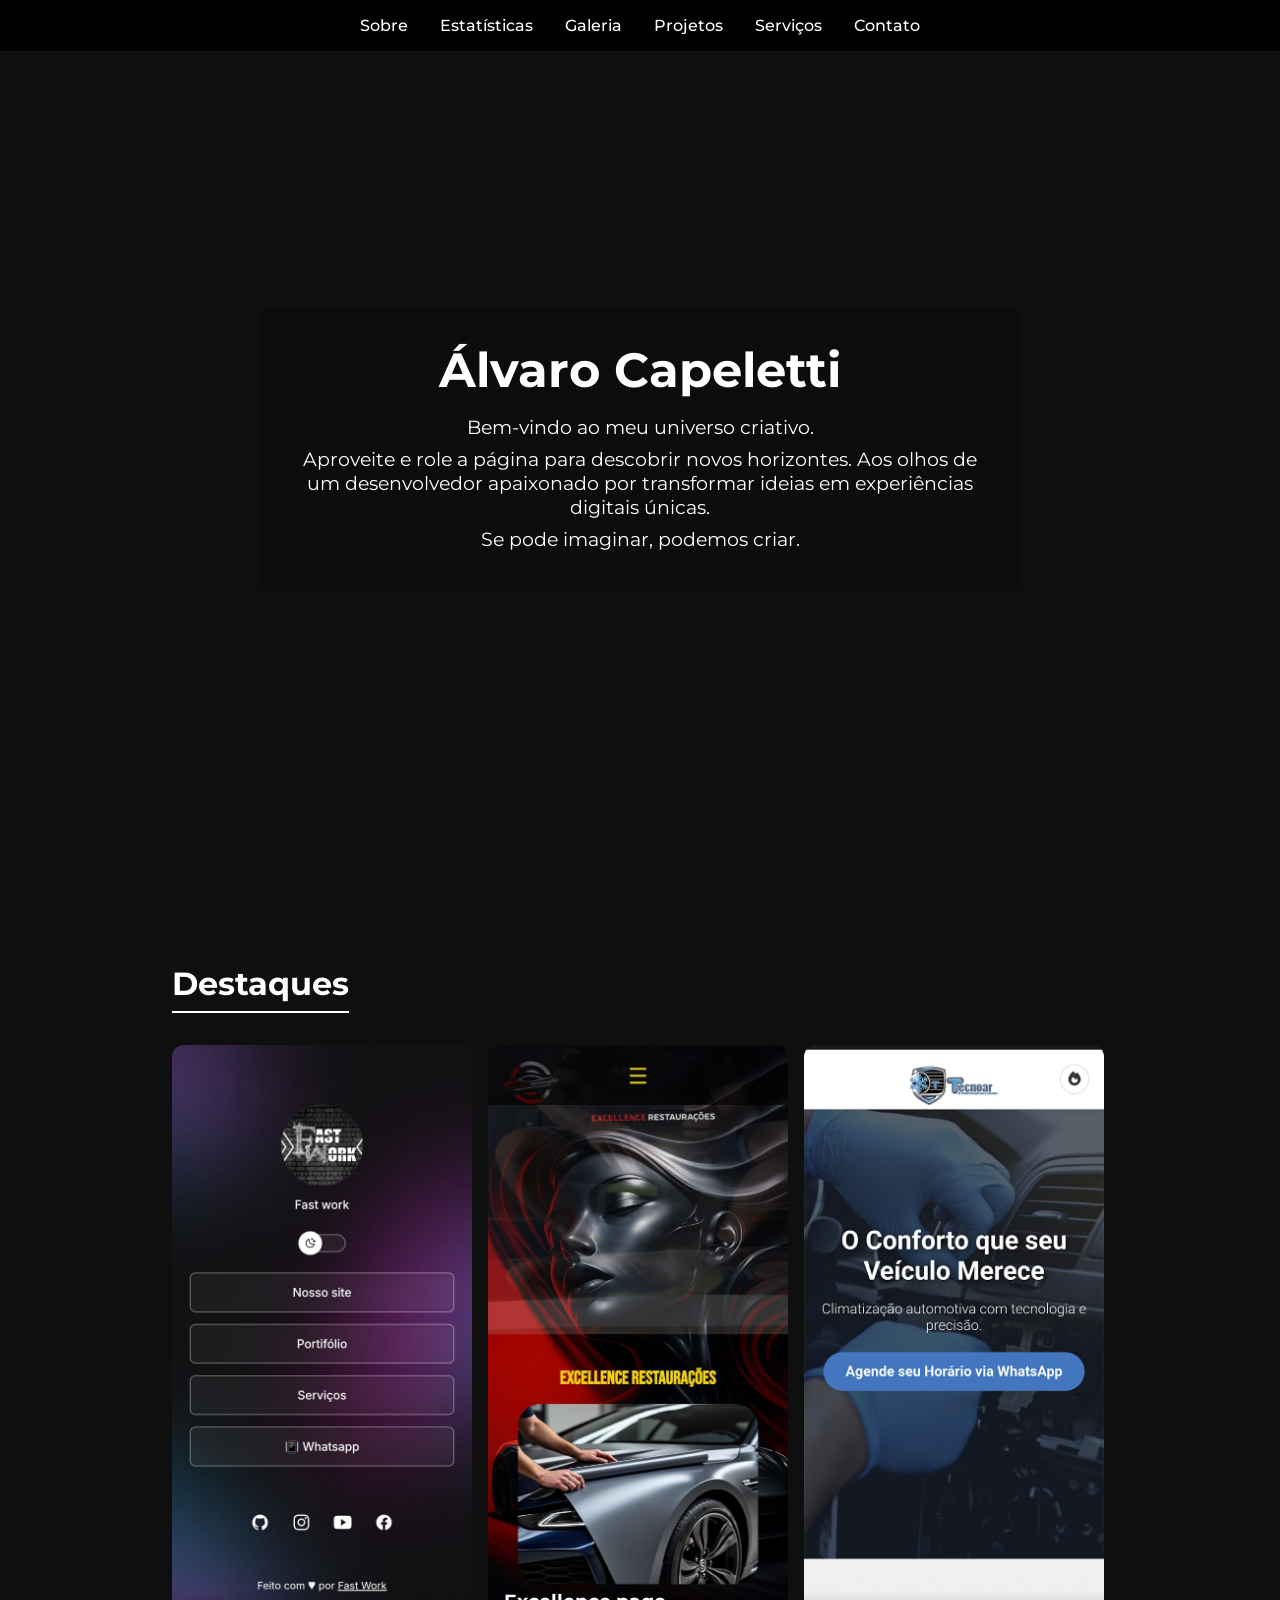
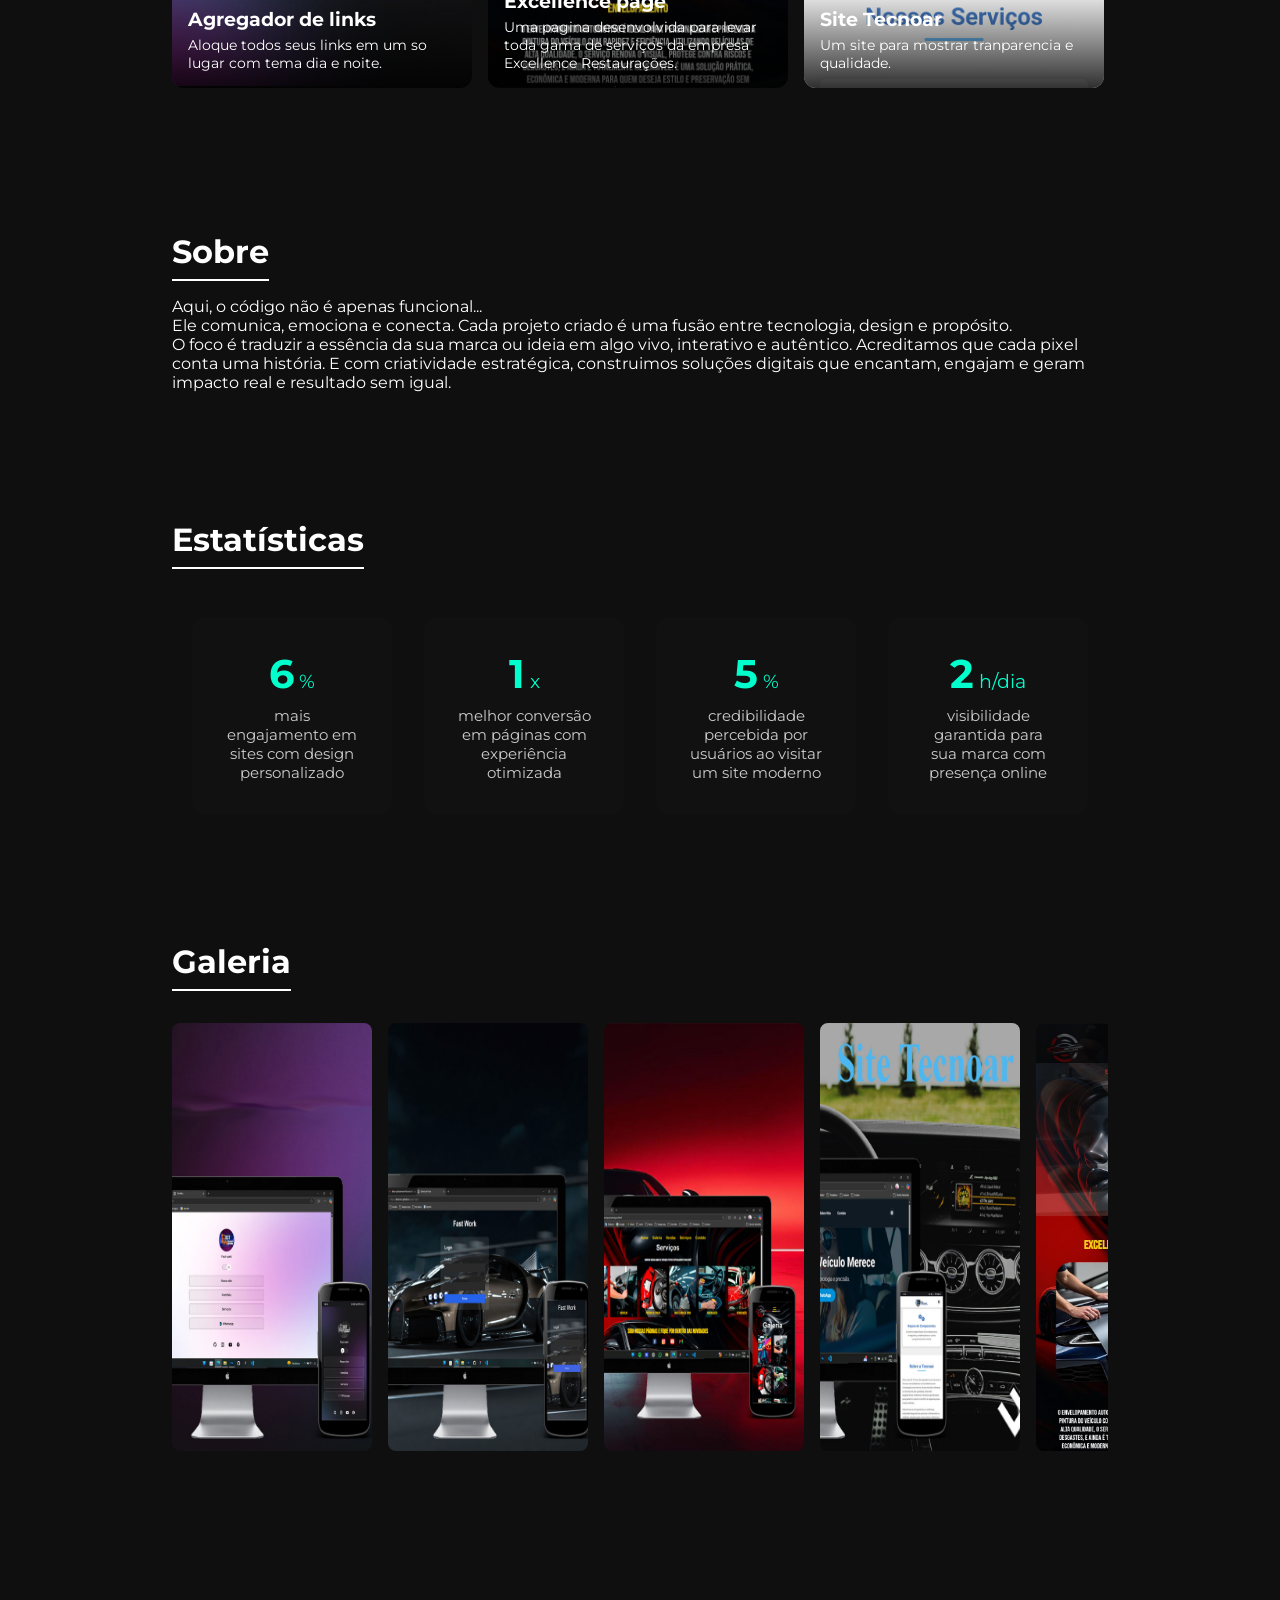
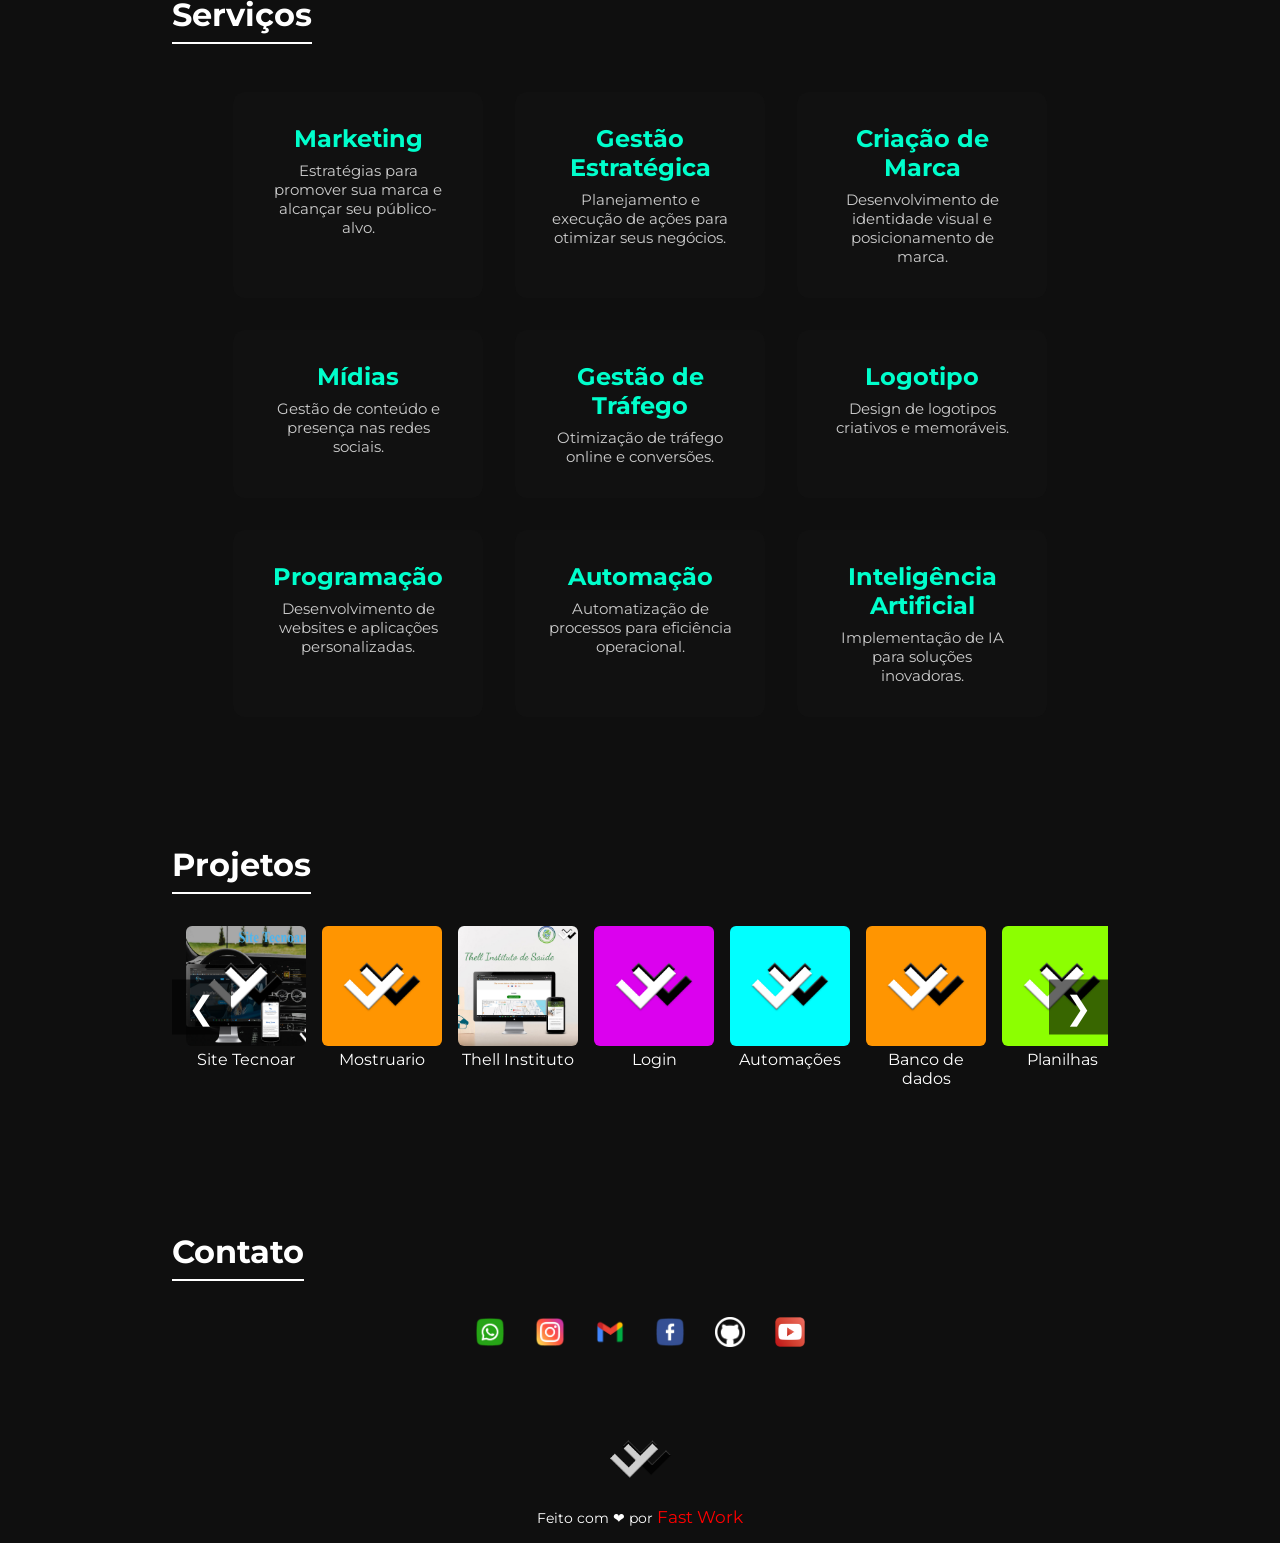
==== index.html @ 7e77ef94 "atualizaçao" ====
<!DOCTYPE html>
<html lang="pt-BR">
<head>
  <meta charset="UTF-8">
  <meta name="viewport" content="width=device-width, initial-scale=1.0">
  <title>Álvaro Capeletti</title>
  <!-- Fonte personalizada -->
  <link href="https://fonts.googleapis.com/css2?family=Montserrat:wght@300;500;700&display=swap" rel="stylesheet">
  <!-- CSS externo -->
  <link rel="stylesheet" href="style.css">
</head>
<body>

  <!-- Navegação principal -->
  <input type="checkbox" id="menu-toggle">
  <label for="menu-toggle" class="menu-toggle">☰</label>
  <nav>
    <a href="#sobre">Sobre</a>
    <a href="#estatisticas">Estatísticas</a>
    <a href="#galeria">Galeria</a>
    <a href="#projetos">Projetos</a>
    <a href="#servicos">Serviços</a>
    <a href="#contato">Contato</a>
  </nav>


  <!-- Conteúdo principal -->
  <main>

    <!-- Cabeçalho com vídeo de fundo e nome -->
    <header>
      <video autoplay muted loop playsinline class="header-video">
        <source src="assets/videoCity.mp4" type="video/mp4">
        Seu navegador não suporta vídeo HTML5.
      </video>
      <div class="header-content">
        <h1>Álvaro Capeletti</h1>
        <p>Bem-vindo ao meu universo criativo.</p>
        <p>Aproveite e role a página para descobrir novos horizontes. Aos olhos de um desenvolvedor apaixonado por transformar ideias em experiências digitais únicas.</p>
        <p>Se pode imaginar, podemos criar.</p>
      </div>
    </header>

    <!-- Seção Destaques -->
    <section id="destaques">
      <h2>Destaques</h2>
      <div class="destaques-container" id="destaques-container">
        <!-- Conteúdo inserido dinamicamente -->
      </div>
    </section>

    <!-- Sobre -->
    <section id="sobre">
      <h2>Sobre</h2>
      <p>Aqui, o código não é apenas funcional...</p> 
      <p>Ele comunica, emociona e conecta. Cada projeto criado é uma fusão entre tecnologia, design e propósito.</p> 
      <p>O foco é traduzir a essência da sua marca ou ideia em algo vivo, interativo e autêntico. Acreditamos que cada pixel conta uma história. E com criatividade estratégica, construimos soluções digitais que encantam, engajam e geram impacto real e resultado sem igual.</p>
    </section>

    <!-- Estatísticas com contadores -->
    <section id="estatisticas">
      <h2>Estatísticas</h2>
      <div class="estatisticas-grid">
        <div class="stat">
          <span class="counter" data-target="72">0</span><span class="suffix">%</span>
          <p>mais engajamento em sites com design personalizado</p>
        </div>
        <div class="stat">
          <span class="counter" data-target="3">0</span><span class="suffix">x</span>
          <p>melhor conversão em páginas com experiência otimizada</p>
        </div>
        <div class="stat">
          <span class="counter" data-target="64">0</span><span class="suffix">%</span>
          <p>credibilidade percebida por usuários ao visitar um site moderno</p>
        </div>
        <div class="stat">
          <span class="counter" data-target="24">0</span><span class="suffix">h/dia</span>
          <p>visibilidade garantida para sua marca com presença online</p>
        </div>
      </div>
    </section>

    <!-- Galeria -->
    <section id="galeria">
      <h2>Galeria</h2>
      <div class="gallery">
        <img src="assets/Agregador_linksgaleria.jpg" alt="Imagem 1">
        <img src="assets/preview-logon.jpg" alt="Imagem 2">
        <img src="assets/excellence_galeria.jpg" alt="Imagem 3">
        <img src="assets/Tecnoar_galeria.jpg" alt="Imagem 4">
        <img src="assets/Excellence.jpg" alt="Imagem 5">
        <img src="assets/access_galeria.jpg" alt="Imagem 6">
        <img src="assets/Agregador_linksgaleria_instituto.jpg" alt="Imagem 7">
        <img src="assets/Mostruariof.jpg" alt="Imagem 8">
      </div>
    </section>

     <!-- Galeria de Serviços -->
    <section id="servicos">
      <h2>Serviços</h2>
      <div class="services-gallery">
        <div class="service-card">
          <h3>Marketing</h3>
          <p>Estratégias para promover sua marca e alcançar seu público-alvo.</p>
        </div>
        <div class="service-card">
          <h3>Gestão Estratégica</h3>
          <p>Planejamento e execução de ações para otimizar seus negócios.</p>
        </div>
        <div class="service-card">
          <h3>Criação de Marca</h3>
          <p>Desenvolvimento de identidade visual e posicionamento de marca.</p>
        </div>
        <div class="service-card">
          <h3>Mídias</h3>
          <p>Gestão de conteúdo e presença nas redes sociais.</p>
        </div>
        <div class="service-card">
          <h3>Gestão de Tráfego</h3>
          <p>Otimização de tráfego online e conversões.</p>
        </div>
        <div class="service-card">
          <h3>Logotipo</h3>
          <p>Design de logotipos criativos e memoráveis.</p>
        </div>
        <div class="service-card">
          <h3>Programação</h3>
          <p>Desenvolvimento de websites e aplicações personalizadas.</p>
        </div>
        <div class="service-card">
          <h3>Automação</h3>
          <p>Automatização de processos para eficiência operacional.</p>
        </div>
        <div class="service-card">
          <h3>Inteligência Artificial</h3>
          <p>Implementação de IA para soluções inovadoras.</p>
        </div>
      </div>
    </section>

    <!-- Projetos -->
    <section id="projetos">
      <h2>Projetos</h2>
       <div class="projetos-carousel">
    <button class="scroll-btn left" id="scrollLeft">&#10094;</button>
      <div class="sponsors">
        <a href="https://alvarotcc.github.io/Excellence-page" target="_blank" class="project">
          <img src="assets/fast1.jpg" alt="Projeto 1" width="200">
          <div class="project-caption">Landing page</div>
        </a>
        <a href="https://alvarotcc.github.io/Fast-Work" target="_blank" class="project">
          <img src="assets/fast2.jpg" alt="Projeto 2" width="200">
          <div class="project-caption">Agregador de links</div>
        </a>
        <a href="https://alvarotcc.github.io/Portfolio" target="_blank" class="project">
          <img src="assets/fast3.jpg" alt="Projeto 3" width="200">
          <div class="project-caption">Portfolio</div>
        </a>
                <a href="https://alvarotcc.github.io/tecnoar_site" target="_blank" class="project">
          <img src="assets/fast4.jpg" alt="Projeto 4" width="200">
          <div class="project-caption">Site Tecnoar</div>
        </a>
                <a href="https://alvarotcc.github.io/photo_showcase" target="_blank" class="project">
          <img src="assets/fast8.jpg" alt="Projeto 4" width="200">
          <div class="project-caption">Mostruario</div>
        </a>
                <a href="https://alvarotcc.github.io/instituto_thell" target="_blank" class="project">
          <img src="assets/fast5.jpg" alt="Projeto 5" width="200">
          <div class="project-caption">Thell Instituto</div>
        </a>
                <a href="https://alvarotcc.github.io/page-login" target="_blank" class="project">
          <img src="assets/fast6.jpg" alt="Projeto 6" width="200">
          <div class="project-caption">Login</div>
        </a>
                <a href="https://alvarotcc.github.io/Fast-Work" target="_blank" class="project">
          <img src="assets/fast7.jpg" alt="Projeto 7" width="200">
          <div class="project-caption">Automações</div>
        </a>
                <a href="https://alvarotcc.github.io/Fast-Work" target="_blank" class="project">
          <img src="assets/fast8.jpg" alt="Projeto 8" width="200">
          <div class="project-caption">Banco de dados</div>
        </a>
                <a href="https://alvarotcc.github.io/Fast-Work" target="_blank" class="project">
          <img src="assets/fast9.jpg" alt="Projeto 9" width="200">
          <div class="project-caption">Planilhas</div>
        </a>
                <a href="https://alvarotcc.github.io/Fast-Work" target="_blank" class="project">
          <img src="assets/fast10.jpg" alt="Projeto 10" width="200">
          <div class="project-caption">Gestão</div>
        </a>
                <a href="https://alvarotcc.github.io/Fast-Work" target="_blank" class="project">
          <img src="assets/fast11.jpg" alt="Projeto 11" width="200">
          <div class="project-caption">Photoshop</div>
          </a>
                <a href="https://alvarotcc.github.io/Fast-Work" target="_blank" class="project">
          <img src="assets/fast12.jpg" alt="Projeto 12" width="200">
          <div class="project-caption">Assistencia</div>
        </a>
                        <a href="https://alvarotcc.github.io/Fast-Work" target="_blank" class="project">
          <img src="assets/fast12.jpg" alt="Projeto 12" width="200">
          <div class="project-caption">Access</div>
        </a>
      </div>
     <button class="scroll-btn right" id="scrollRight">&#10095;</button>
  </div>
</section>

    <!-- Contato -->
    <section id="contato">
      <h2>Contato</h2>
      <div class="social-icons">
        <a href="https://wa.me/5547991884991"><img src="assets/whatsapp.png" alt="WhatsApp"></a>
        <a href="https://www.instagram.com/fastworksolutions" target="_blank"><img src="assets/instagram.png" alt="Instagram"></a>
        <a href="mailto:alvarotcc01@gmail.com?subject=Orçamento&body=Olá 
        Álvaro, gostaria de informações sobre os produtos e serviços"><img src="assets/gmail.png" alt="Gmail"></a>
        <a href="https://www.facebook.com/Fastworkinstalacoes" target="_blank"><img src="assets/facebook.png" alt="Facebook"></a>
        <a href="https://github.com/alvarotcc" target="_blank"><img src="assets/git_whit.png" alt="GitHub"></a>
        <a href="https://www.youtube.com" target="_blank"><img src="assets/youtube.png" alt="YouTube"></a>
      </div>
    </section>

  </main>

  <!-- Rodapé fixado no fim -->
  <footer>
    <div class="footer-content">
      <a href="https://alvarotcc.github.io/Fast-Work" target="_blank">
        <img src="assets/logo.png" alt="Logo Álvaro" class="footer-logo">
      </a>
      <p>Feito com ❤ por <a href="https://alvarotcc.github.io/Fast-Work" target="_blank">Fast Work</a></p>
    </div>
  </footer>

  <!-- Scripts -->
  <script src="script.js"></script>
</body>
---- style.css ----
/* Reset e fonte base */
* {
  margin: 0;
  padding: 0;
  box-sizing: border-box;
  font-family: 'Montserrat', sans-serif;
}

body {
  background-color: #0f0f0f;
  color: #fff;
  overflow-x: hidden;
}

/* Navegação fixa */
nav {
  position: fixed;
  top: 0;
  width: 100%;
  background: rgba(0, 0, 0, 0.9);
  padding: 1rem;
  display: flex;
  justify-content: center;
  z-index: 1000;
}

nav :hover {
  transform: scale(1.2);
  transition: transform 0.3s ease;
}

nav a {
  color: #fff;
  margin: 0 1rem;
  text-decoration: none;
  font-weight: 500;
}
#menu-toggle {
  display: none;
}

/* Botão hamburguer padrão */
.menu-toggle {
  display: none;
}
/* Cabeçalho com vídeo de fundo */
header {
  position: relative;
  height: 100vh;
  overflow: hidden;
  display: flex;
  justify-content: center;
  align-items: center;
  text-align: center;
  color: #fff;
  background: transparent;
}

.header-video {
  position: absolute;
  top: 0;
  left: 0;
  width: 100%;
  height: 100%;
  object-fit: cover;
  z-index: -1;
  filter: brightness(0.5);
}

.header-content {
  z-index: 1;
  padding: 2rem;
  background: rgba(0, 0, 0, 0.182);
  border-radius: 12px;
}

.header-content h1 {
  font-size: 3rem;
  margin-bottom: 1rem;
}

.header-content p {
  font-size: 1.2rem;
  max-width: 700px;
  margin: 0 auto 0.5rem;
}

/* Seções */
section {
  padding: 4rem 2rem;
  max-width: 1000px;
  margin: 0 auto;
}

section h2 {
  font-size: 2rem;
  margin-bottom: 1rem;
  border-bottom: 2px solid #fff;
  display: inline-block;
  padding-bottom: 0.5rem;
}
.estatisticas-grid {
  display: flex;
  flex-wrap: wrap;
  justify-content: center;
  align-items: center;
  gap: 2rem;
  margin-top: 2rem;
  text-align: center;
}

/* Cada bloco do contador */
.stat {
  background: #111;
  border-radius: 12px;
  padding: 2rem;
  text-align: center;
  width: 200px;
  transition: transform 0.3s ease;
  flex: 0 0 auto;
}

.stat:hover {
  transform: translateY(-5px);
  box-shadow: 0 0 10px rgba(255, 255, 255, 0.1);
}

.counter {
  font-size: 2.5rem;
  color: #00ffcc;
  font-weight: bold;
}

.suffix {
  font-size: 1.2rem;
  color: #00ffcc;
  margin-left: 5px;
}

.stat p {
  font-size: 0.95rem;
  color: #ccc;
  margin-top: 0.5rem;
}


/* Galeria - 5x1 horizontal com rolagem */
.gallery {
  display: flex;
  flex-direction: row;
  overflow-x: auto;
  gap: 1rem;
  padding: 1rem 0;
  scroll-snap-type: x mandatory;
}

.gallery img {
  flex: 0 0 auto;
  width: 200px;
  height: auto;
  border-radius: 8px;
  scroll-snap-align: start;
  transition: transform 0.3s ease, box-shadow 0.3s ease;
  cursor: pointer;
}

/* Efeitos ao passar o mouse */
.gallery img:hover {
  transform: scale(1.05);
  box-shadow: 0 10px 30px rgba(255, 255, 255, 0.2);
}

/* Destaques - 5x1 horizontal com rolagem */
.destaques-container {
  display: flex;
  flex-direction: row;
  overflow-x: auto;
  gap: 1rem;
  padding: 1rem 0;
  scroll-snap-type: x mandatory;
}

.destaque-card {
  flex: 0 0 auto;
  width: 300px;
  position: relative;
  overflow: hidden;
  border-radius: 12px;
  transition: transform 0.3s ease, box-shadow 0.3s ease;
  text-decoration: none;
  color: inherit;
  scroll-snap-align: start;
}

.destaque-card img {
  width: 100%;
  height: auto;
  display: block;
  transition: transform 0.3s ease;
}

.destaque-card:hover img {
  transform: scale(1.05);
}

.destaque-texto {
  position: absolute;
  bottom: 0;
  left: 0;
  width: 100%;
  padding: 1rem;
  background: linear-gradient(to top, rgba(0, 0, 0, 0.8), transparent);
  color: #fff;
}

.destaque-texto h3 {
  margin: 0;
  font-size: 1.2rem;
}

.destaque-texto p {
  font-size: 0.9rem;
  margin-top: 0.3rem;
}
/* Oculta a barra de rolagem visual sem impedir a rolagem funcional */
.gallery,
.destaques-container {
  scrollbar-width: none;        /* Firefox */
  -ms-overflow-style: none;     /* Internet Explorer 10+ */
}

.gallery::-webkit-scrollbar,
.destaques-container::-webkit-scrollbar {
  display: none;                /* Chrome, Safari, Edge */
}

/* Galeria de Serviços */
.services-gallery {
  display: flex;
  flex-wrap: wrap;
  justify-content: center;
  gap: 2rem;
  margin-top: 2rem;
}

.service-card {
  background: #111;
  border-radius: 12px;
  padding: 2rem;
  text-align: center;
  width: 250px;
  transition: transform 0.3s ease, box-shadow 0.3s ease;
  cursor: pointer;
}

.service-card:hover {
  transform: translateY(-5px);
  box-shadow: 0 0 10px rgba(255, 255, 255, 0.1);
}

.service-card h3 {
  font-size: 1.5rem;
  margin-bottom: 0.5rem;
  color: #00ffcc;
}

.service-card p {
  font-size: 0.95rem;
  color: #ccc;
}

/* Projetos - responsivo com grid e scroll no mobile */
.sponsors {
  display: flex;
  flex-wrap: wrap;
  justify-content: center;
  gap: 1.5rem;
  padding: 1rem 0;
  max-width: 1100px;
  margin: 0 auto;
  overflow-x: hidden;
}

/* CONTAINER que rola no mobile */
.sponsors {
  display: flex;
  flex-wrap: nowrap;
  overflow-x: auto;              /* aqui é a chave */
  gap: 1rem;
  padding: 1rem 0;
  scroll-snap-type: x mandatory;
  scrollbar-width: none;         /* Firefox */
  flex: 0 0 auto;
}
.sponsors::-webkit-scrollbar {
  display: none;                 /* Chrome, Safari, Edge */
}

/* ITEM de projeto */
.project {
  flex: 0 0 auto;
  width: 120px;
  scroll-snap-align: start;
  text-align: center;
  color: #ffffff;
  text-decoration: none;
}

.project img {
  width: 100%;
  border-radius: 6px;
}


/* Esconder barra de rolagem visual */
.sponsors::-webkit-scrollbar {
  display: none;
}
.sponsors {
  -ms-overflow-style: none;  /* IE e Edge */
  scrollbar-width: none;     /* Firefox */
}

.social-icons {
  display: flex;
  justify-content: center;
  align-items: center;
  gap: 30px; /* espaço uniforme entre os ícones */
  margin-top: 20px;
}

.social-icons a {
  display: inline-block; /* necessário para aplicar transform corretamente */
  transition: transform 0.3s ease;
}

.social-icons img {
  width: 30px;
  height: 30px;
  transition: transform 0.3s ease;
}

.social-icons img:hover {
  transform: scale(1.5);
}


/* Rodapé */
footer {
  background: #00000000;
  padding: 1rem;
  text-align: center;
  font-size: 0.9rem;
}
p a {
    font-size: 17px;
    color: #ff0000;
    text-decoration: none;
}
.footer-content {
  display: flex;
  flex-direction: column;
  align-items: center;
  gap: 1rem;
}

.footer-logo {
  width: 75px;
  height: auto;
  opacity: 0.8;
  transition: opacity 0.3s ease;
  transition: transform 0.3s ease;
}

.footer-logo:hover {
  opacity: 1;
  transform: scale(1.5);
}


/* Layout base para manter o rodapé no final */
html, body {
  height: 100%;
  display: flex;
  flex-direction: column;
}

main {
  flex: 1;
}
.projetos-carousel {
  position: relative;
  display: flex;
  align-items: center;
  overflow: hidden;
}

.scroll-btn {
  position: absolute;
  top: 50%;
  transform: translateY(-50%);
  background: rgba(0,0,0,0.6);
  border: none;
  color: white;
  font-size: 2rem;
  padding: 0.5rem 1rem;
  cursor: pointer;
  z-index: 10;
  transition: background 0.3s ease;
}

.scroll-btn:hover {
  background: rgba(255,255,255,0.2);
}

.scroll-btn.left {
  left: 0;
}

.scroll-btn.right {
  right: 0;
}

/* Opcional: esconde as setas no mobile se quiser */
@media (max-width: 768px) {
  /* Esconde as setas de rolagem */
  .scroll-btn {
    display: none;
  }

  /* Esconde os links do menu no estado padrão */
  nav a {
    display: none;
  }

  /* Checkbox invisível que controla o estado */
  #menu-toggle {
    display: none;
  }

  /* Botão hamburguer */
  .menu-toggle {
    display: block;
    position: fixed;
    top: 1rem;
    right: 1rem;
    font-size: 2rem;
    color: white;
    cursor: pointer;
    z-index: 1001;
    transition: transform 0.5s ease; /* rotação suave */
  }

  /* Gira o botão quando o menu é aberto */
  #menu-toggle:checked + .menu-toggle {
    transform: rotate(180deg);
  }

  /* Menu principal escondido por padrão */
  nav {
    display: none;
    flex-direction: column;
    align-items: center;
    background: rgba(0, 0, 0, 0.818);
    position: fixed;
    top: 0;
    left: 0;
    width: 100%;
    padding-top: 4rem; /* espaço para o botão */
    transition: opacity 0.4s ease, transform 0.4s ease;
    opacity: 0;
    transform: translateY(-20px);
    z-index: 1000;
  }

  /* Quando o checkbox for marcado, o menu aparece */
  #menu-toggle:checked ~ nav {
    display: flex;
    opacity: 1;
    transform: translateY(0);
  }

  /* Links do menu (quando ativo) */
  nav a {
    display: block;
    margin: 1rem 0;
    font-size: 1.2rem;
    text-decoration: none;
    color: white;
    transition: transform 0.3s ease;
  }

  nav a:hover {
    transform: scale(1.2);
  }
}
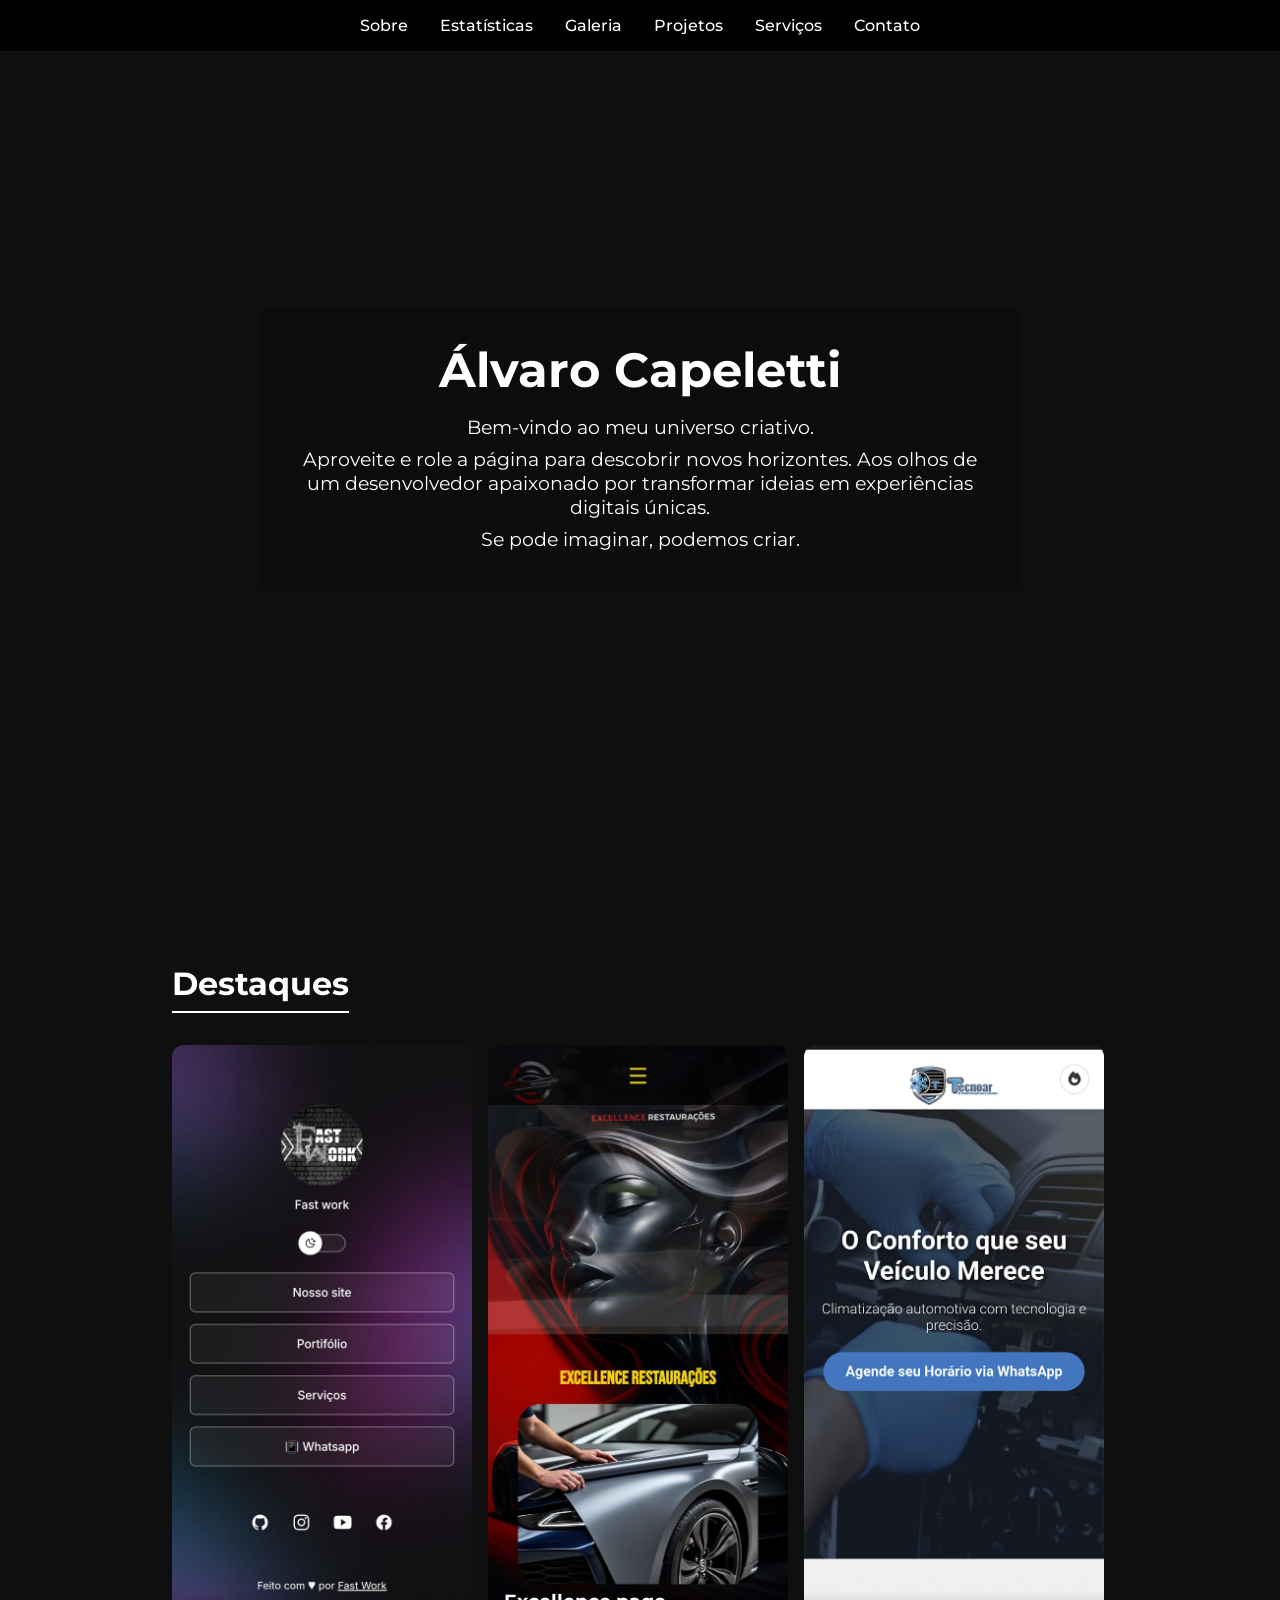
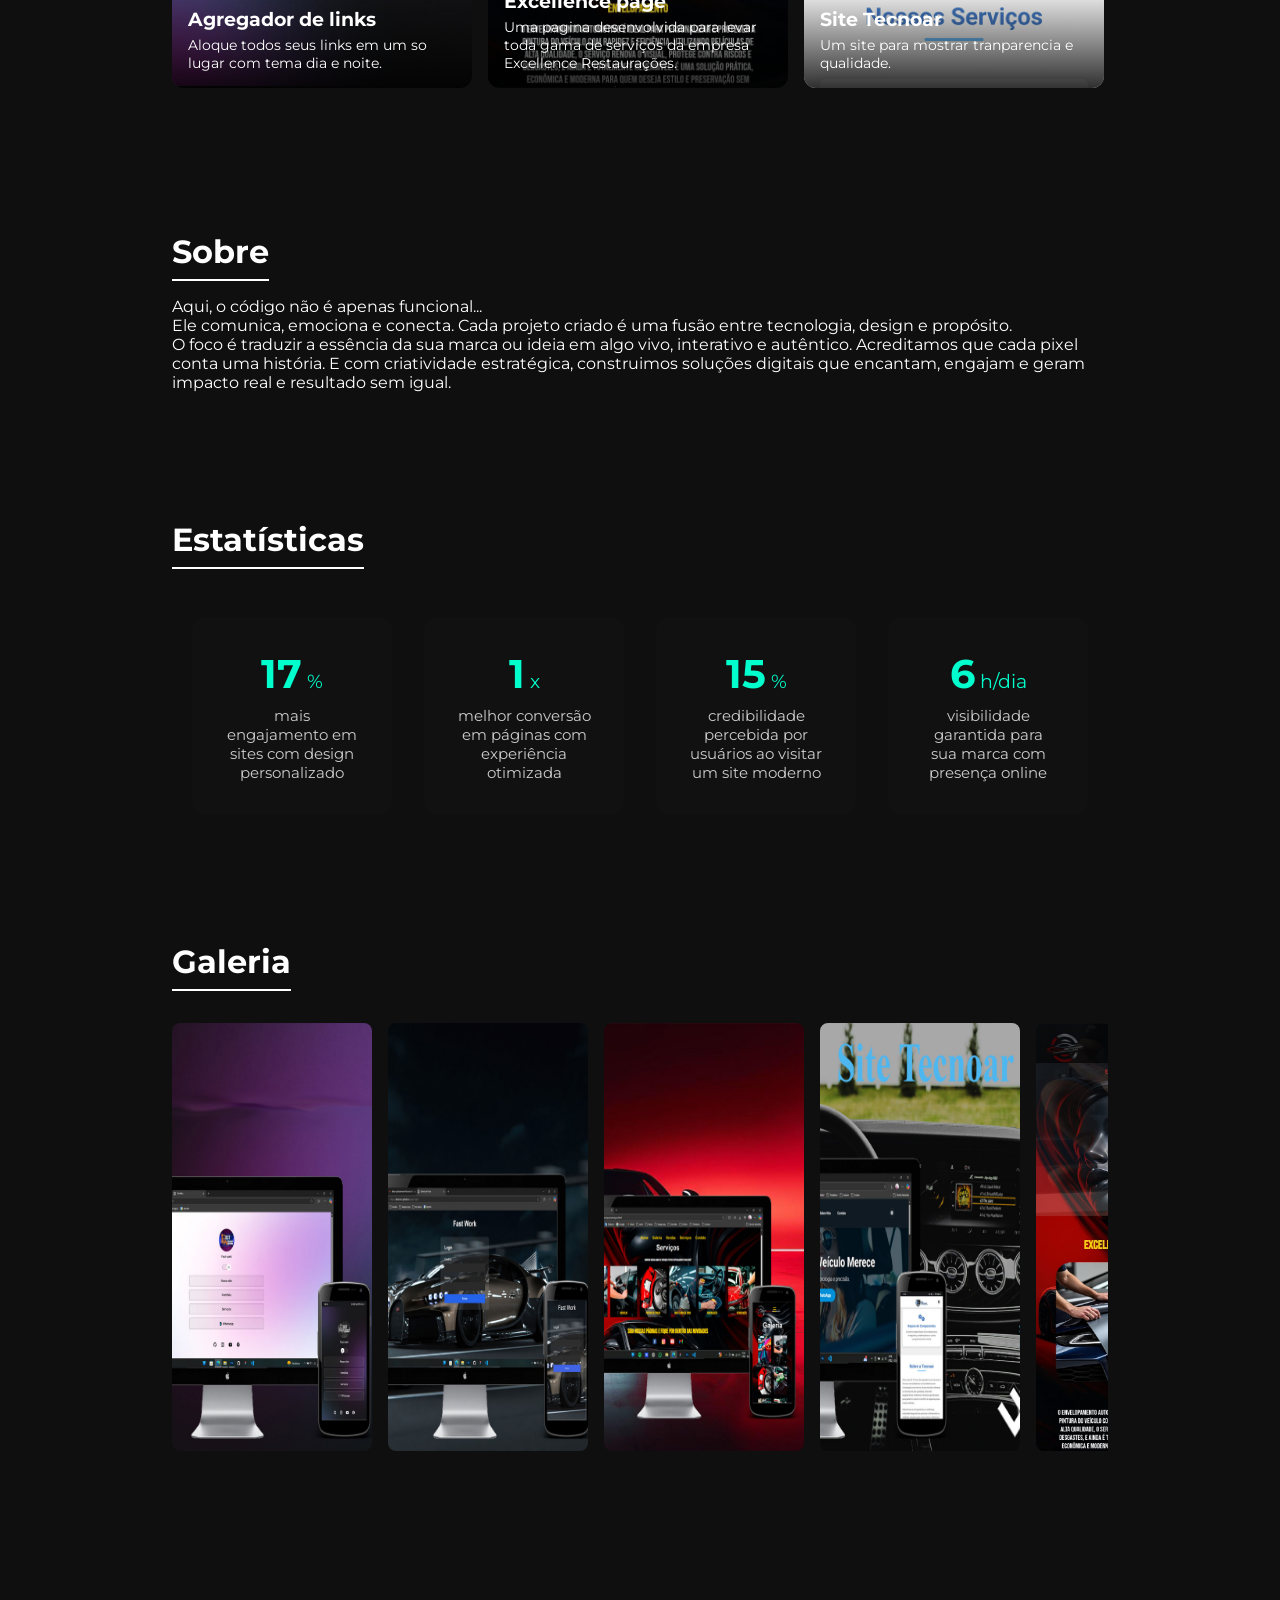
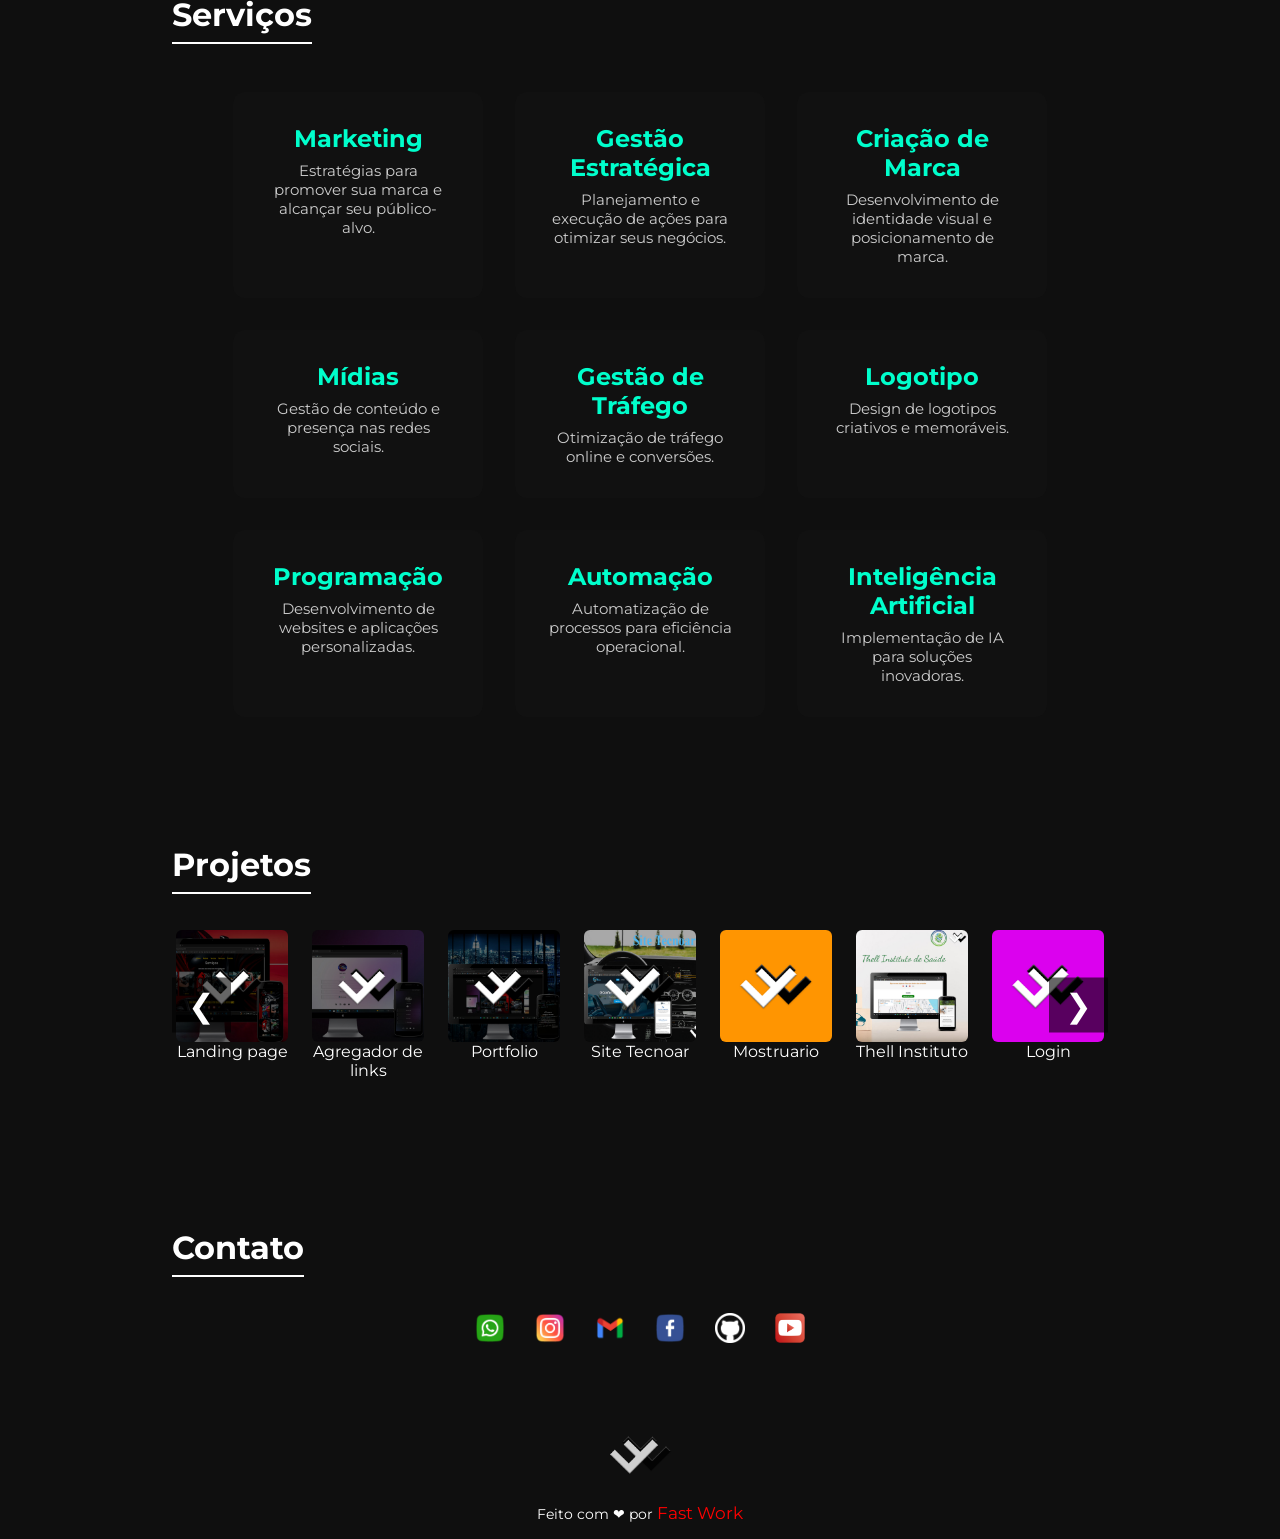
==== commit 4e2e2f59: "performance" ====
--- a/index.html
+++ b/index.html
@@ -197,7 +197,7 @@
           <div class="project-caption">Assistencia</div>
         </a>
                         <a href="https://alvarotcc.github.io/Fast-Work" target="_blank" class="project">
-          <img src="assets/fast12.jpg" alt="Projeto 12" width="200">
+          <img src="assets/fast13.jpg" alt="Projeto 12" width="200">
           <div class="project-caption">Access</div>
         </a>
       </div>
--- a/style.css
+++ b/style.css
@@ -272,43 +272,54 @@
 /* Projetos - responsivo com grid e scroll no mobile */
 .sponsors {
   display: flex;
-  flex-wrap: wrap;
-  justify-content: center;
-  gap: 1.5rem;
-  padding: 1rem 0;
-  max-width: 1100px;
+  flex-wrap: nowrap;               /* força uma linha única para scroll */
+  overflow-x: auto;
+  gap: 1rem;
+  padding: 1rem 1rem;              /* espaço lateral para evitar corte dos itens */
+  scroll-snap-type: x mandatory;
+  -webkit-overflow-scrolling: touch;
+  -ms-overflow-style: none;        /* IE/Edge */
+  scrollbar-width: none;          /* Firefox */
+  box-sizing: border-box;
+  width: 100%;
   margin: 0 auto;
-  overflow-x: hidden;
-}
-
-/* CONTAINER que rola no mobile */
-.sponsors {
-  display: flex;
-  flex-wrap: nowrap;
-  overflow-x: auto;              /* aqui é a chave */
-  gap: 1rem;
-  padding: 1rem 0;
-  scroll-snap-type: x mandatory;
-  scrollbar-width: none;         /* Firefox */
-  flex: 0 0 auto;
-}
-.sponsors::-webkit-scrollbar {
-  display: none;                 /* Chrome, Safari, Edge */
-}
-
-/* ITEM de projeto */
+}
+
+/* remove barra visual */
+.sponsors::-webkit-scrollbar { display: none; }
+
+/* espaçadores para garantir que primeiro/último apareçam inteiros */
+.sponsors::before,
+.sponsors::after {
+  content: "";
+  flex: 0 0 1rem;
+}
+
+/* ITEM de projeto - largura fixa conforme solicitado */
 .project {
-  flex: 0 0 auto;
-  width: 120px;
+  flex: 0 0 120px;     /* largura fixa 120px */
+  min-width: 120px;
+  max-width: 120px;
   scroll-snap-align: start;
+  scroll-snap-stop: always;
   text-align: center;
   color: #ffffff;
   text-decoration: none;
+  padding: 0.25rem;
+  box-sizing: border-box;
+  flex-shrink: 0;
+  -webkit-backface-visibility: hidden; /* reduz artefatos em mobile */
+  backface-visibility: hidden;
+  transform: translateZ(0);
+  will-change: transform;
 }
 
 .project img {
   width: 100%;
+  height: auto;
+  display: block;
   border-radius: 6px;
+  object-fit: cover;
 }
 
 
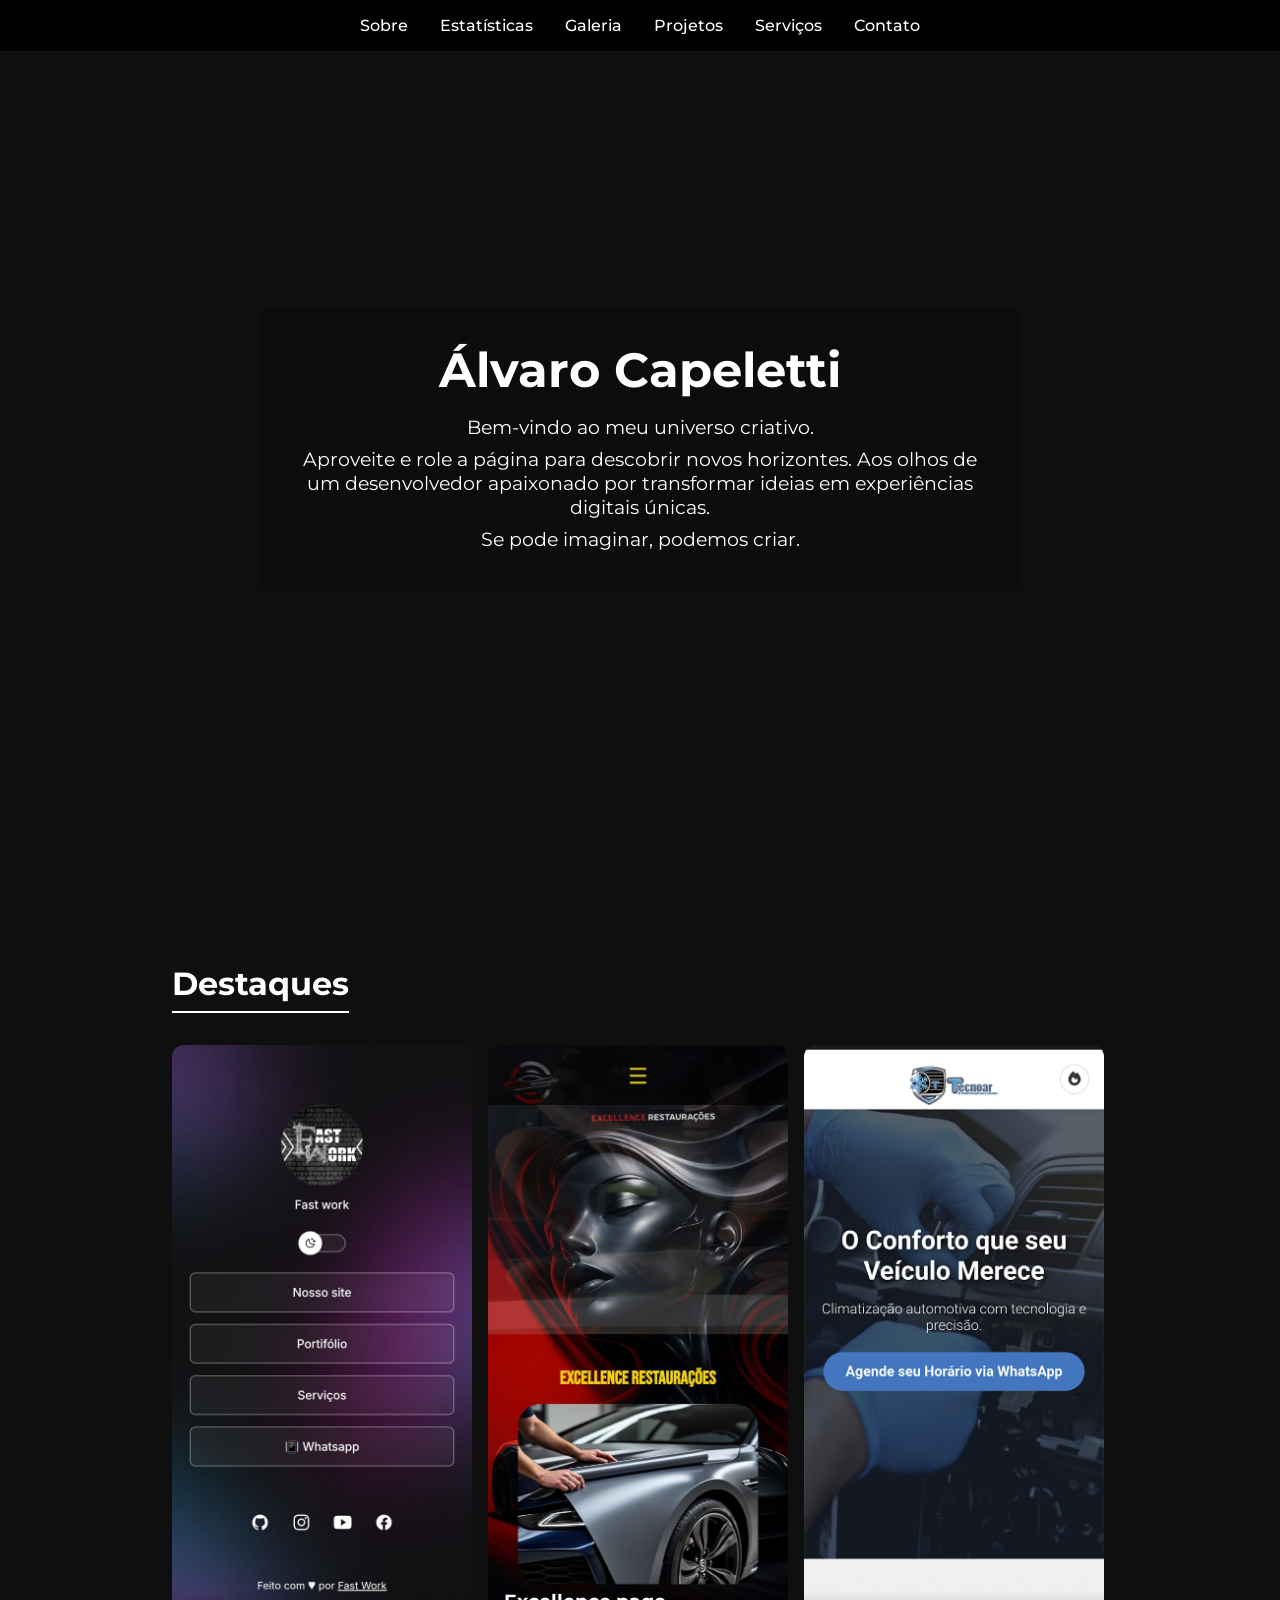
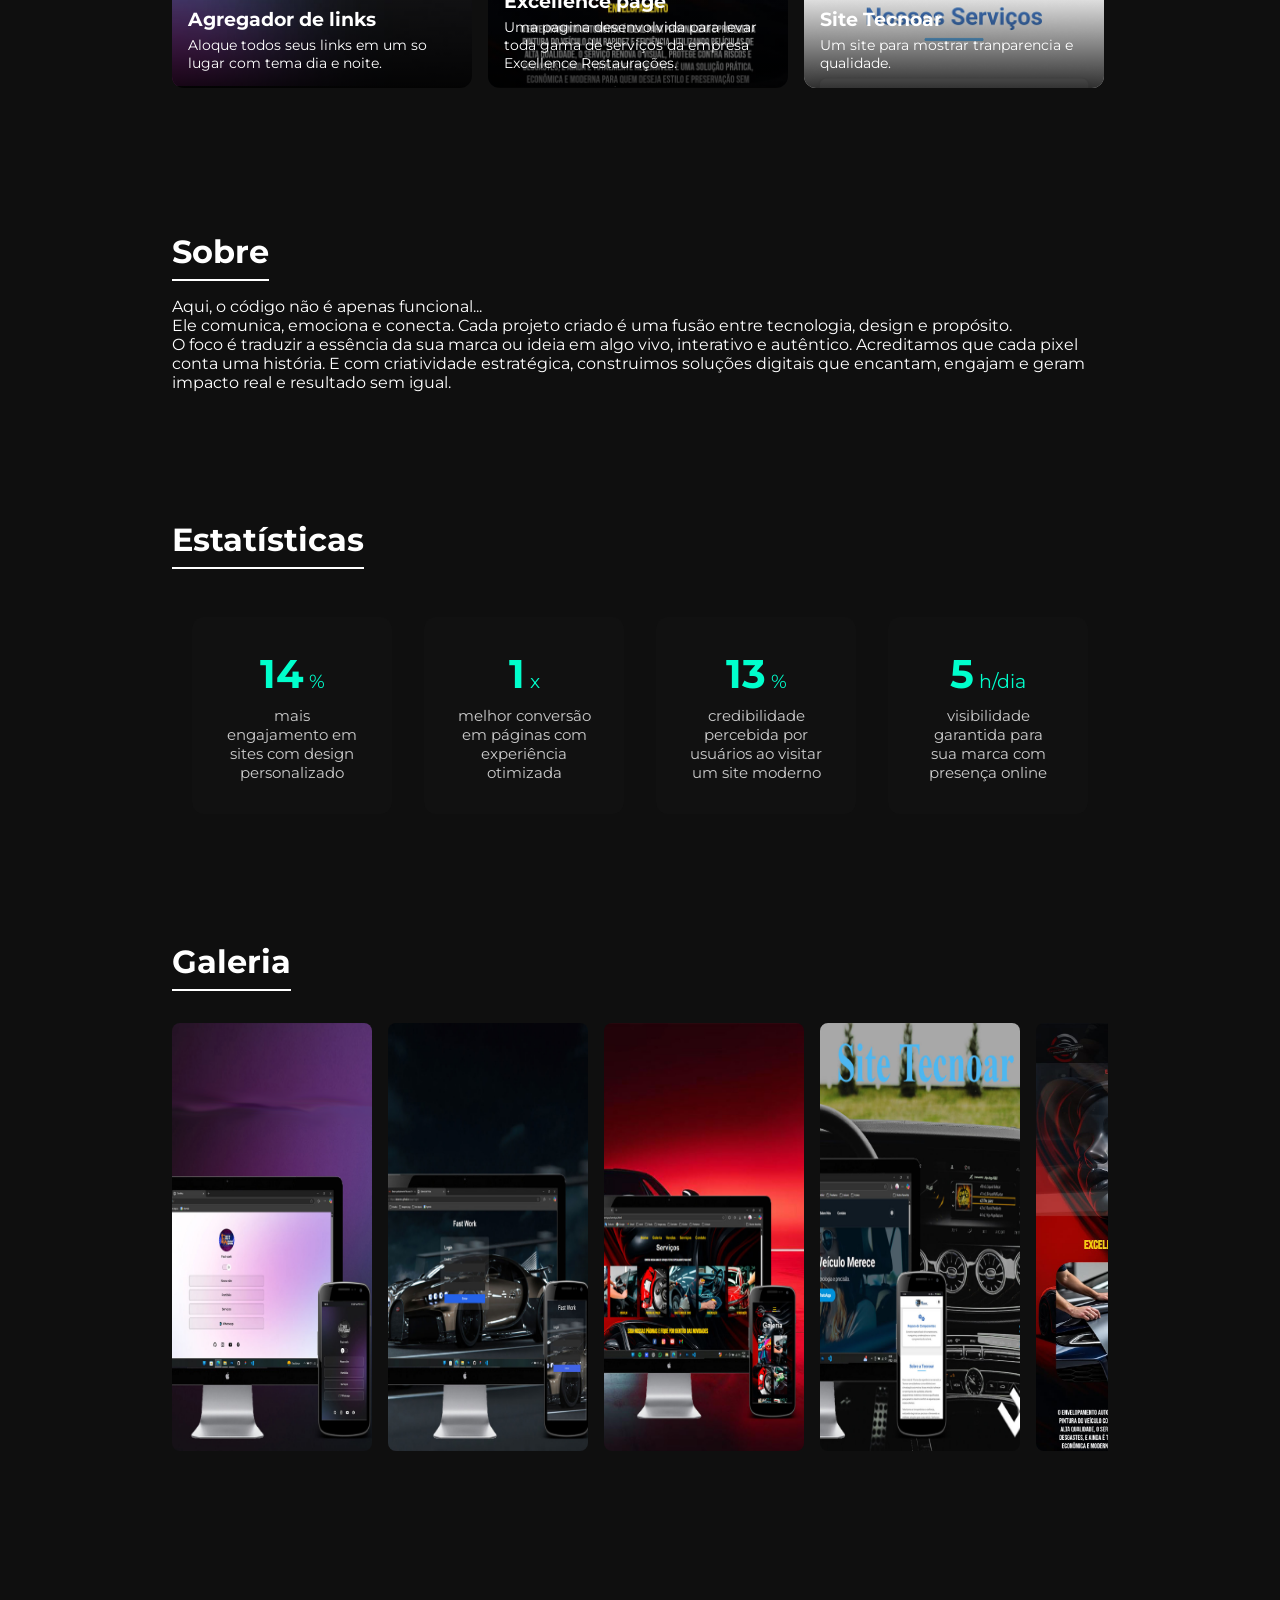
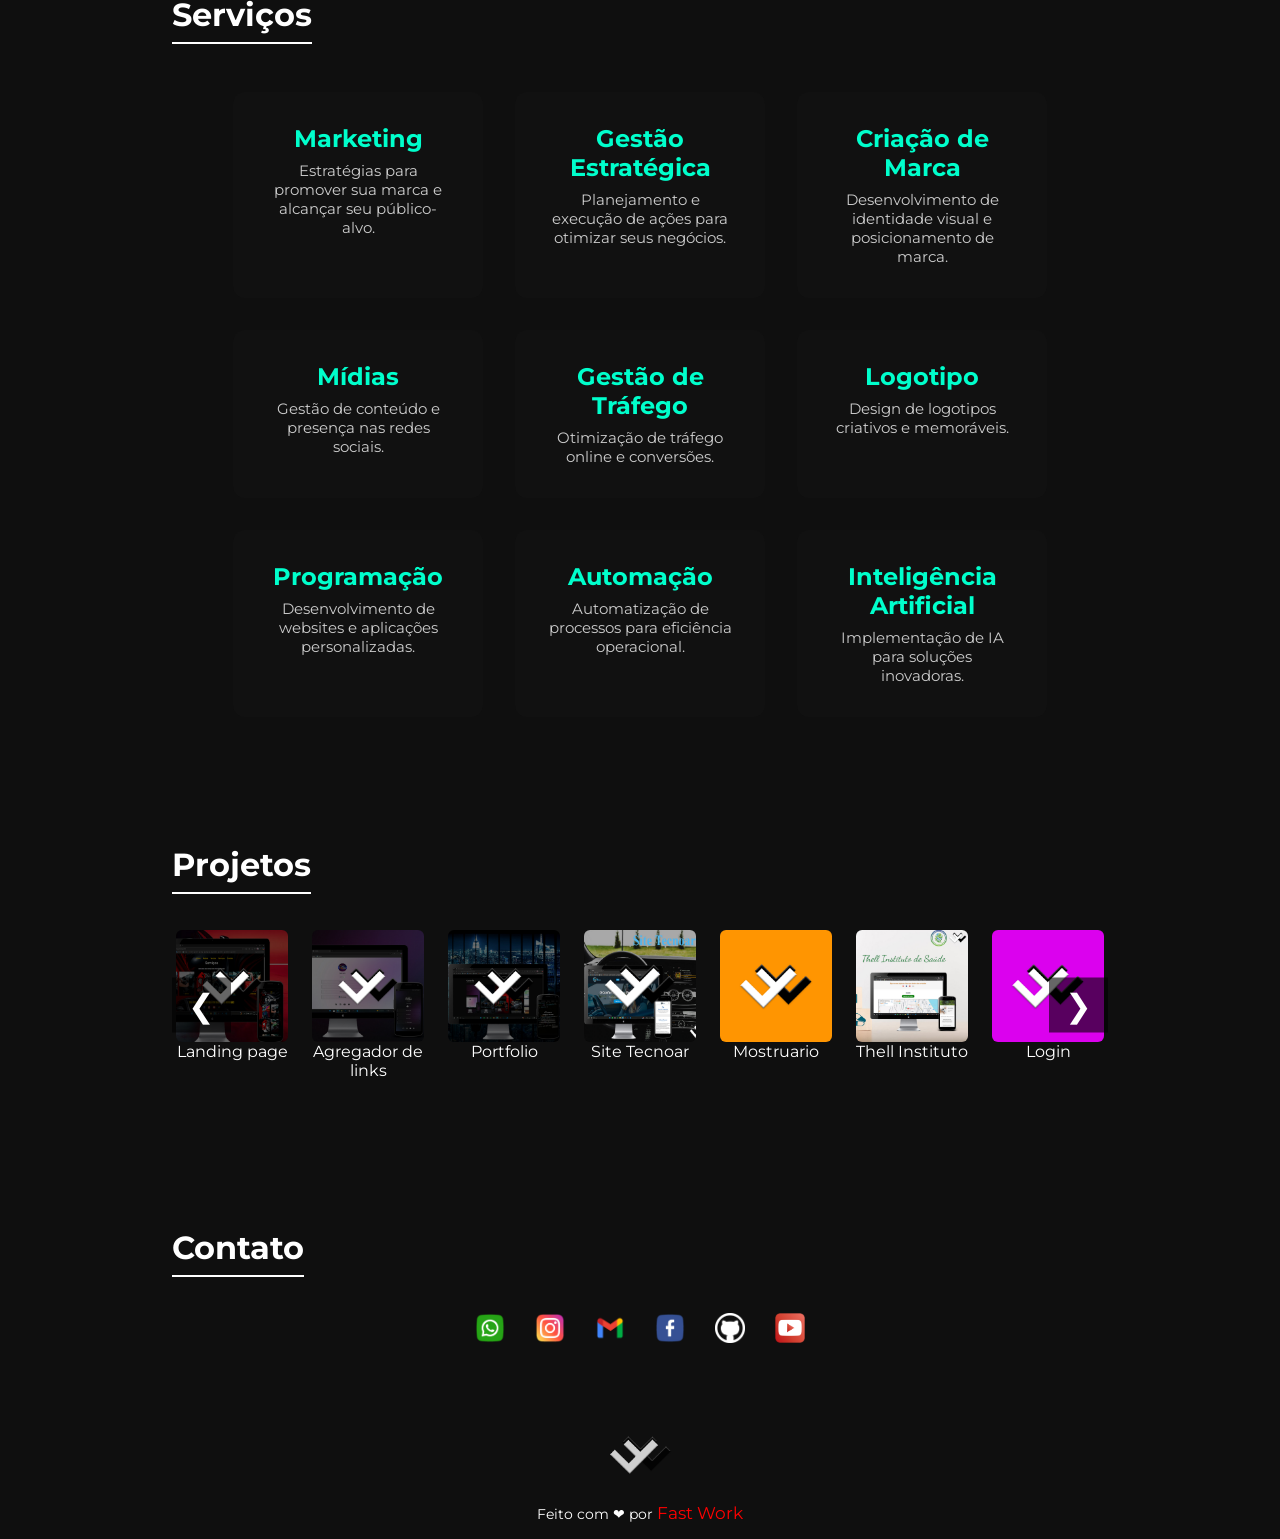
==== commit 7d296bd8: "linksfc" ====
--- a/index.html
+++ b/index.html
@@ -4,6 +4,7 @@
   <meta charset="UTF-8">
   <meta name="viewport" content="width=device-width, initial-scale=1.0">
   <title>Álvaro Capeletti</title>
+  <link rel="icon" href="assets/logo2.png"/>
   <!-- Fonte personalizada -->
   <link href="https://fonts.googleapis.com/css2?family=Montserrat:wght@300;500;700&display=swap" rel="stylesheet">
   <!-- CSS externo -->
@@ -211,9 +212,8 @@
       <div class="social-icons">
         <a href="https://wa.me/5547991884991"><img src="assets/whatsapp.png" alt="WhatsApp"></a>
         <a href="https://www.instagram.com/fastworksolutions" target="_blank"><img src="assets/instagram.png" alt="Instagram"></a>
-        <a href="mailto:alvarotcc01@gmail.com?subject=Orçamento&body=Olá 
-        Álvaro, gostaria de informações sobre os produtos e serviços"><img src="assets/gmail.png" alt="Gmail"></a>
-        <a href="https://www.facebook.com/Fastworkinstalacoes" target="_blank"><img src="assets/facebook.png" alt="Facebook"></a>
+        <a href="mailto:fastworktec@gmail.com?subject=Orçamento&body=Olá, gostaria de informações sobre os produtos e serviços"><img src="assets/gmail.png" alt="Gmail"></a>
+        <a href="https://www.facebook.com/fastworksolutions" target="_blank"><img src="assets/facebook.png" alt="Facebook"></a>
         <a href="https://github.com/alvarotcc" target="_blank"><img src="assets/git_whit.png" alt="GitHub"></a>
         <a href="https://www.youtube.com" target="_blank"><img src="assets/youtube.png" alt="YouTube"></a>
       </div>
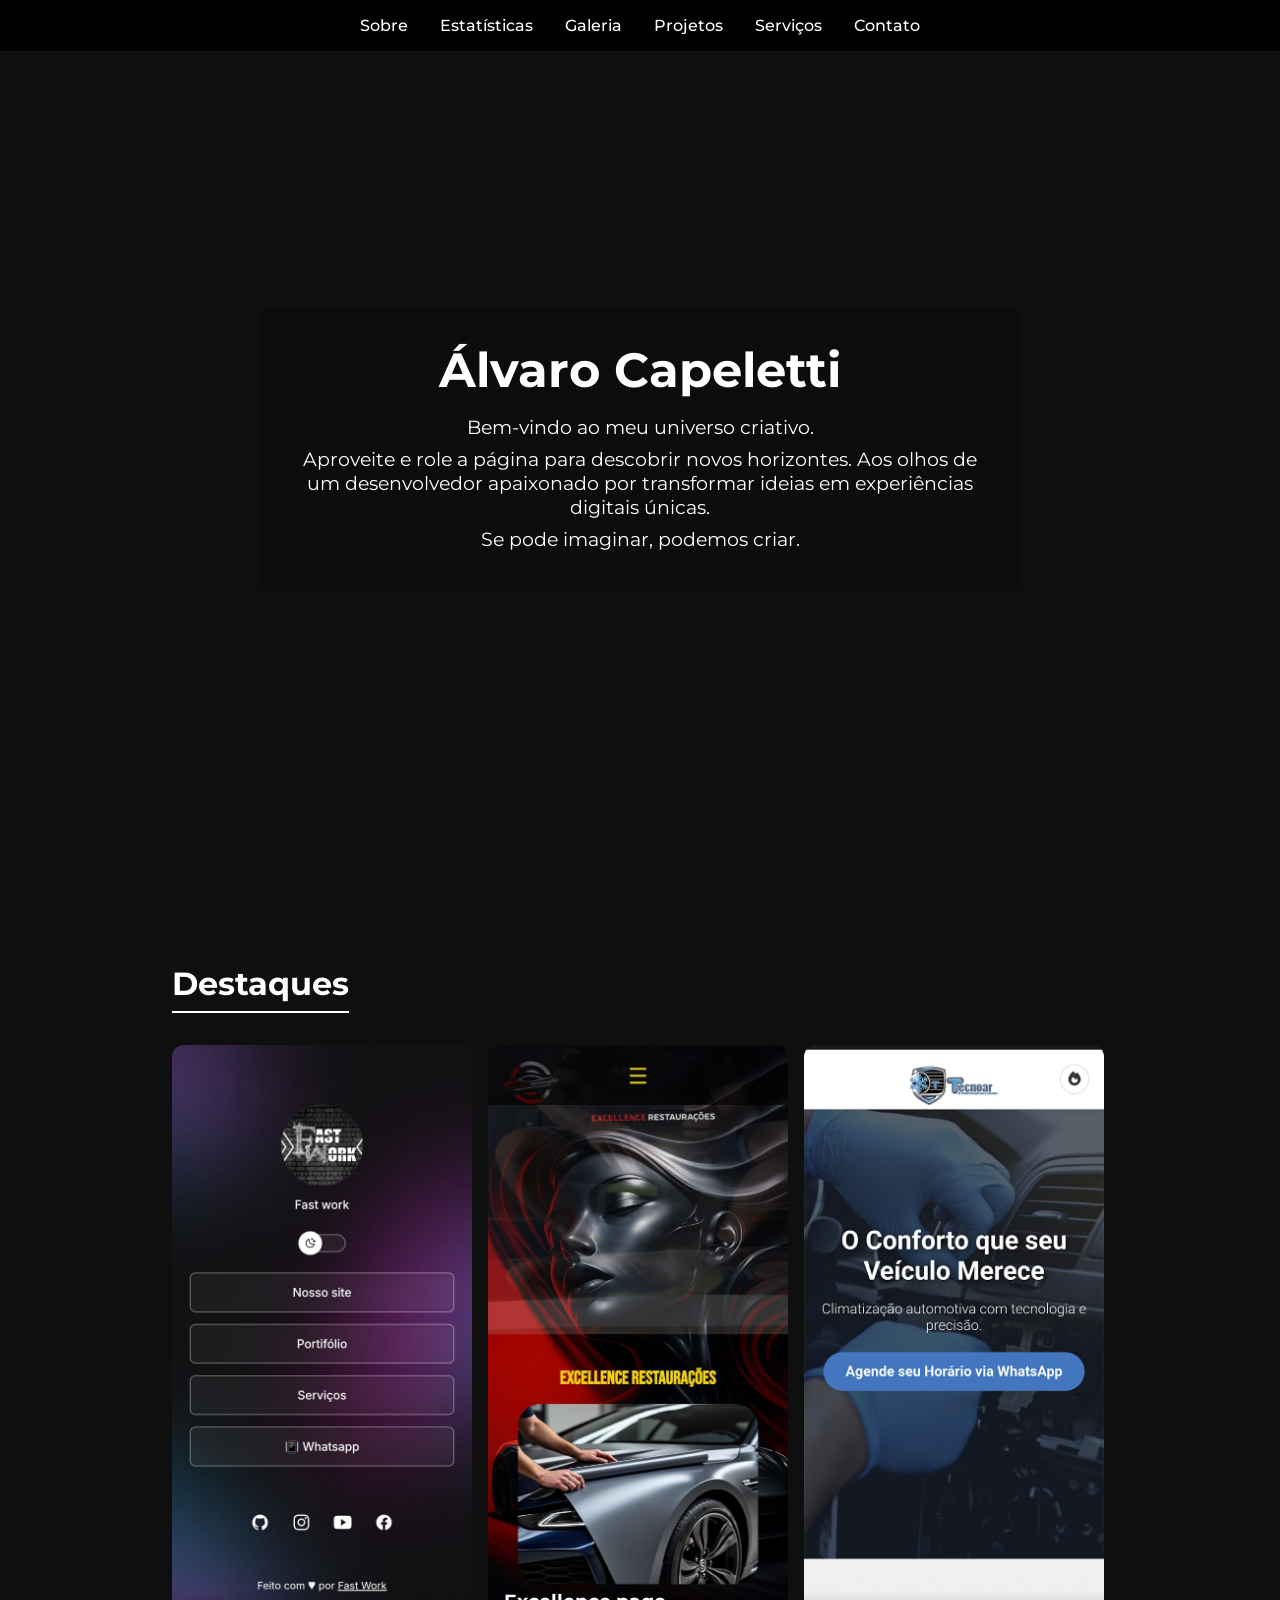
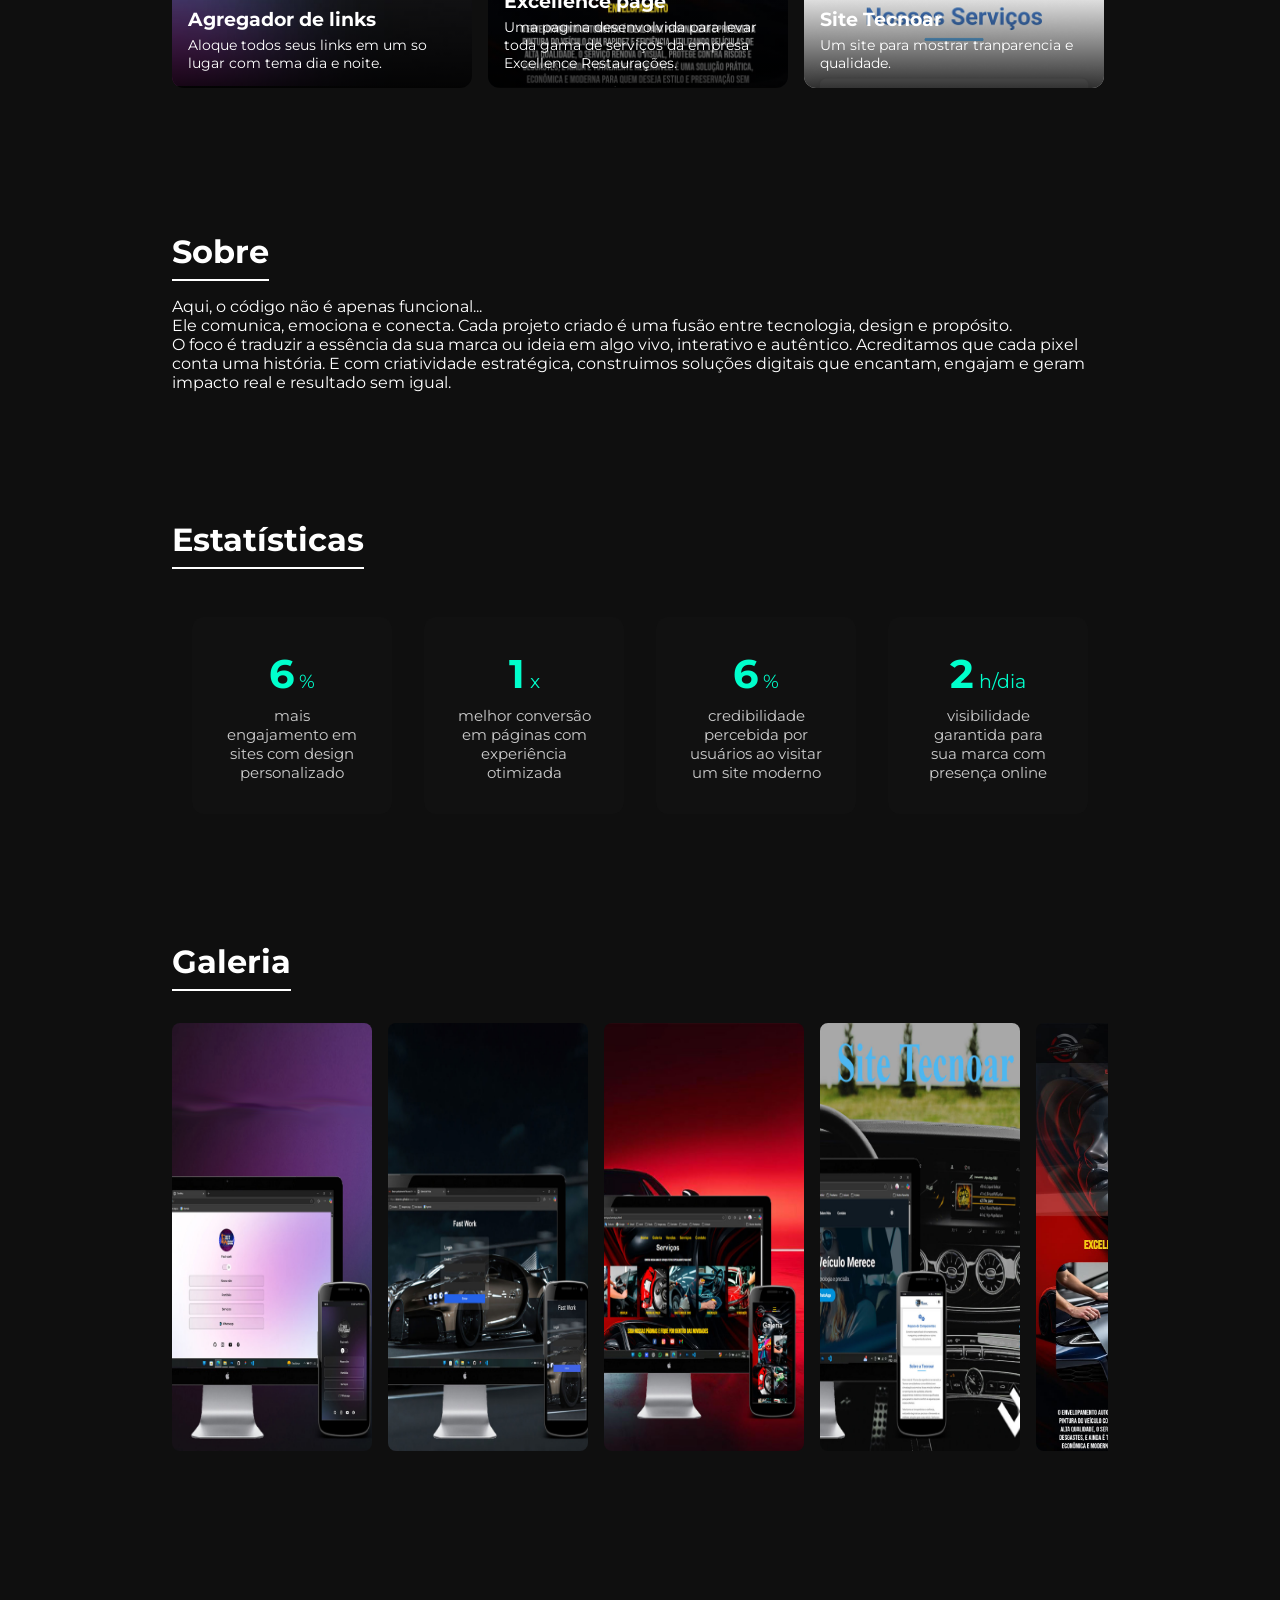
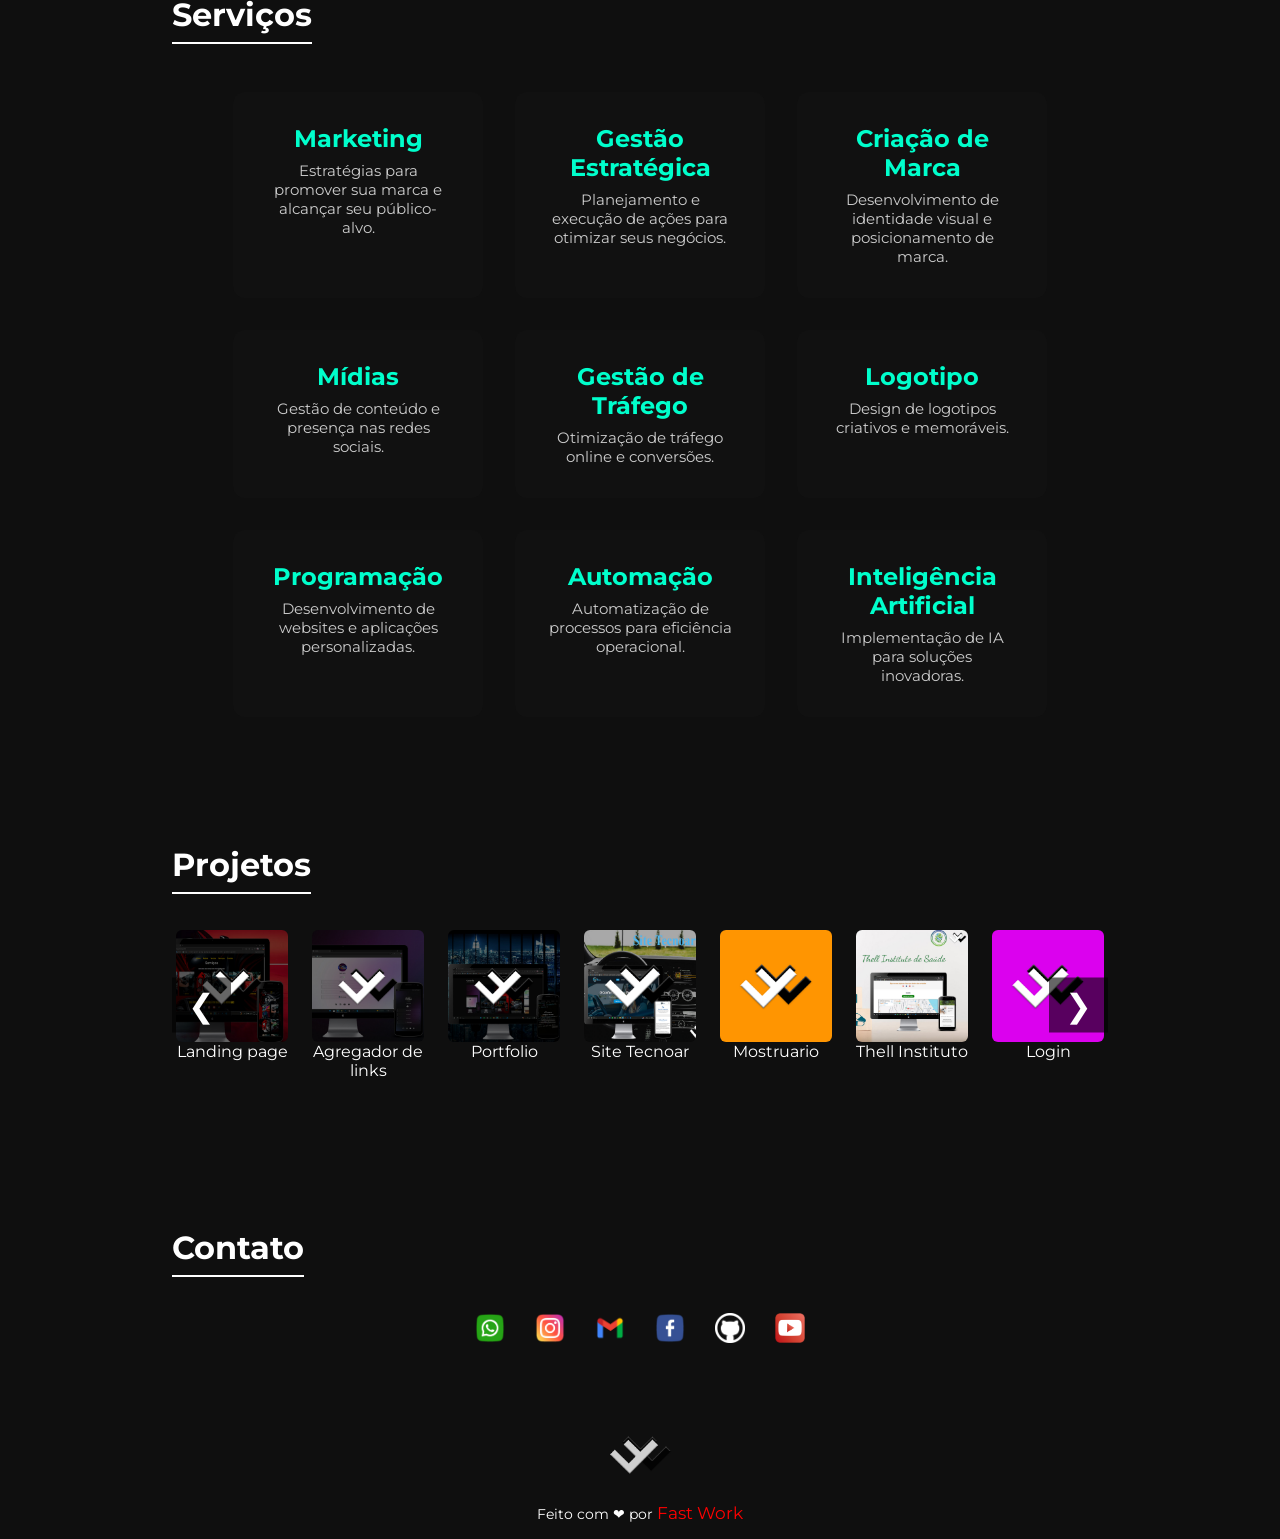
==== commit 9bbdeb20: "number" ====
--- a/index.html
+++ b/index.html
@@ -210,7 +210,7 @@
     <section id="contato">
       <h2>Contato</h2>
       <div class="social-icons">
-        <a href="https://wa.me/5547991884991"><img src="assets/whatsapp.png" alt="WhatsApp"></a>
+        <a href="https://wa.me/5547992106578"><img src="assets/whatsapp.png" alt="WhatsApp"></a>
         <a href="https://www.instagram.com/fastworksolutions" target="_blank"><img src="assets/instagram.png" alt="Instagram"></a>
         <a href="mailto:fastworktec@gmail.com?subject=Orçamento&body=Olá, gostaria de informações sobre os produtos e serviços"><img src="assets/gmail.png" alt="Gmail"></a>
         <a href="https://www.facebook.com/fastworksolutions" target="_blank"><img src="assets/facebook.png" alt="Facebook"></a>
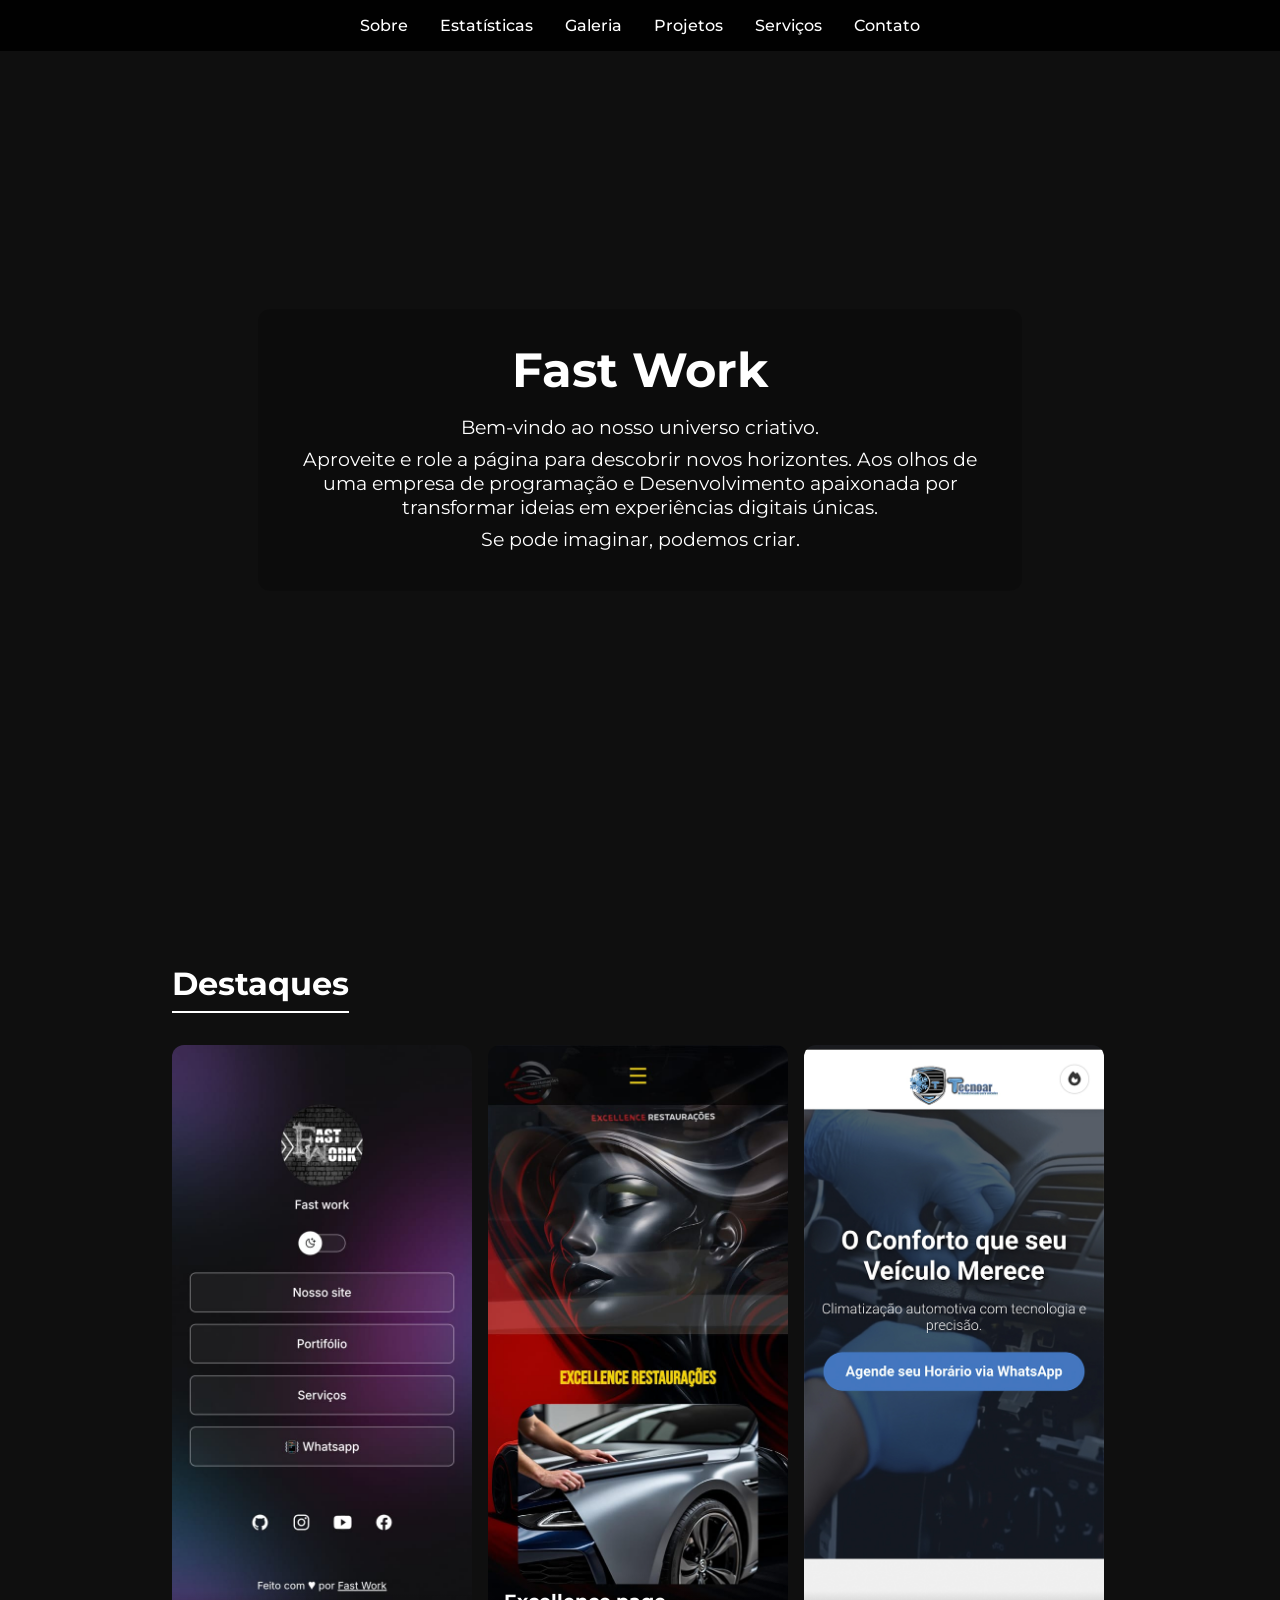
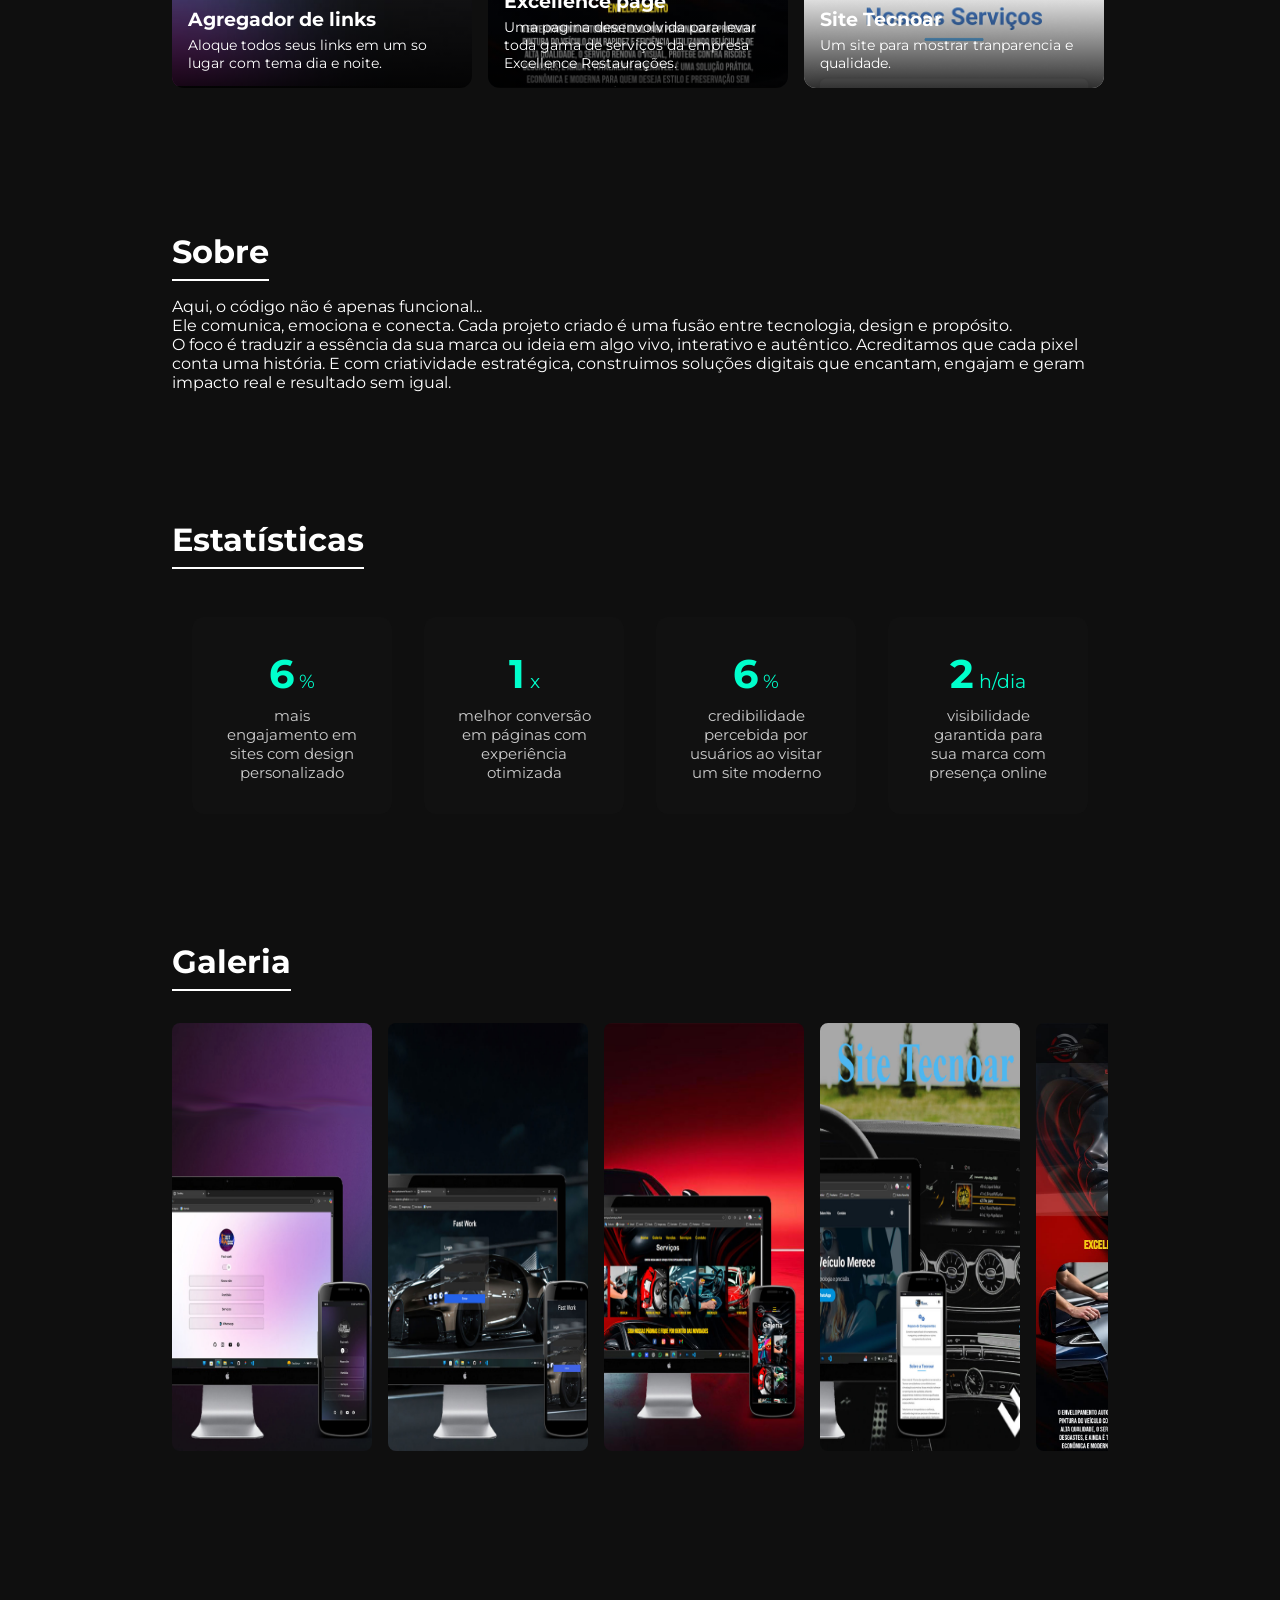
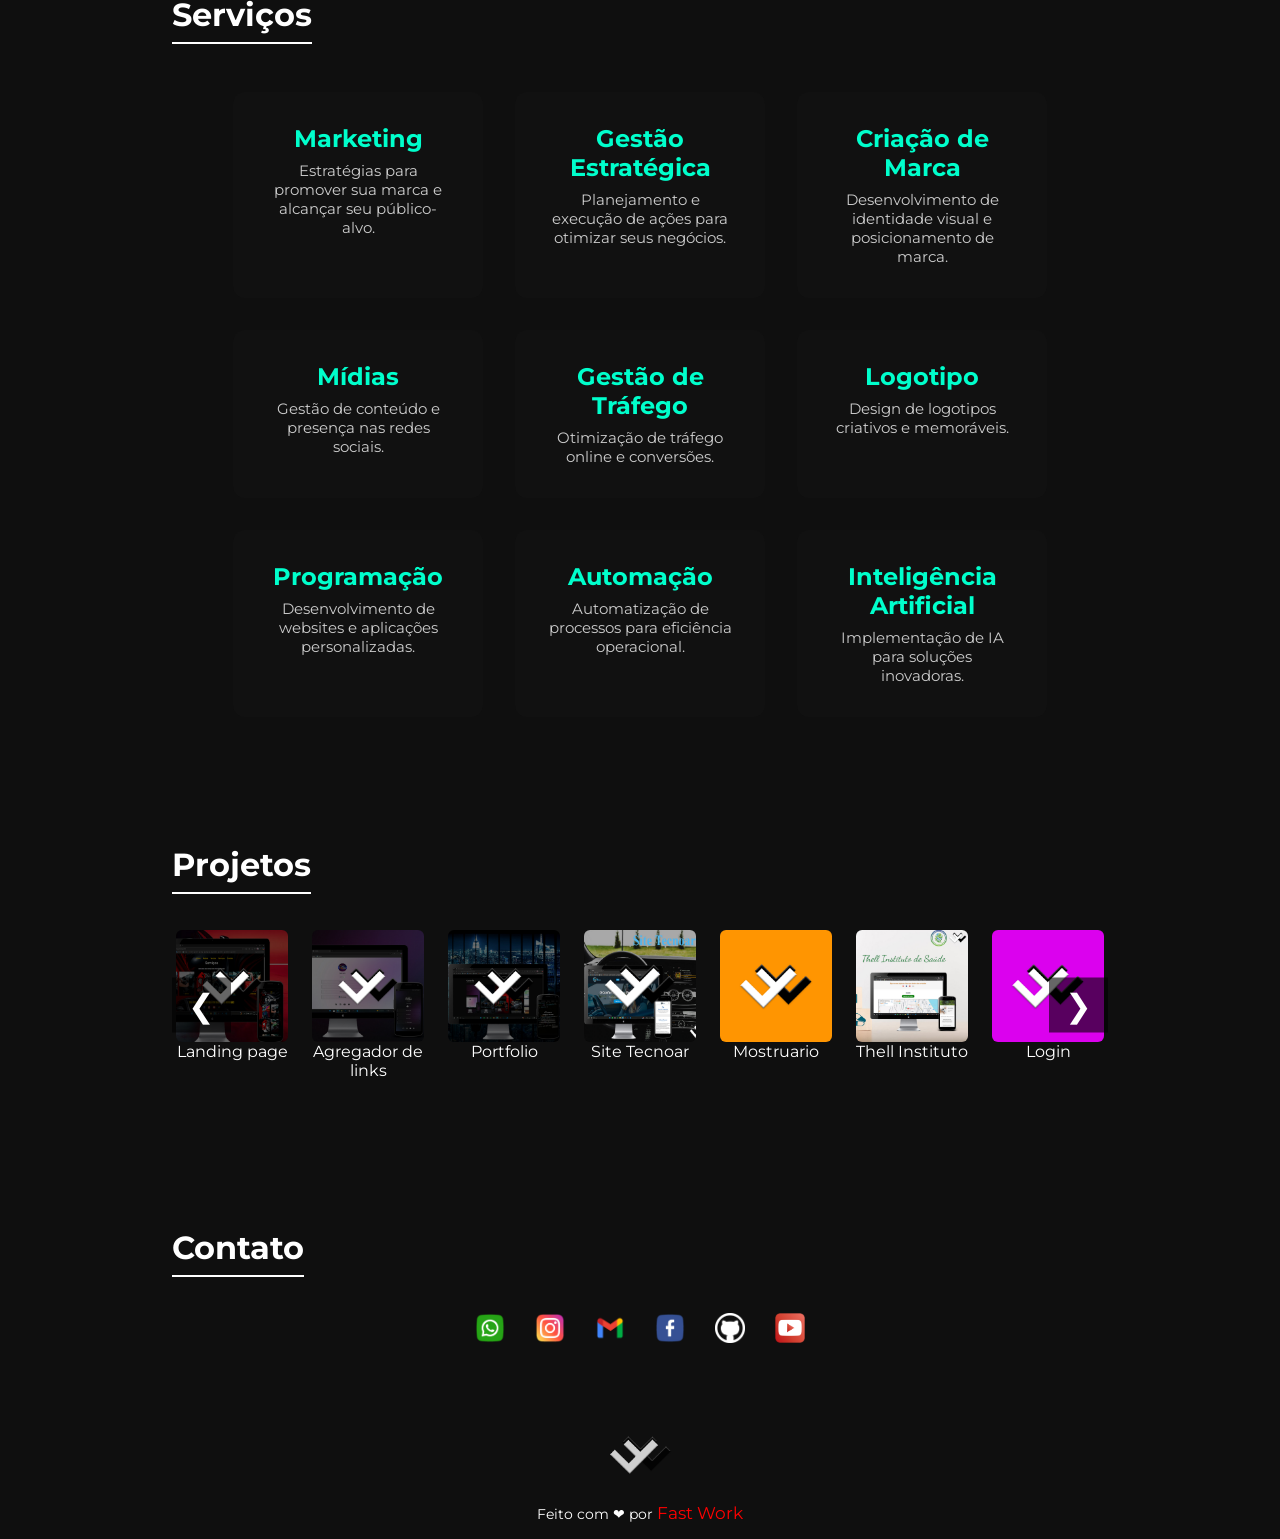
==== commit 2262f8d8: "name-enterprise" ====
--- a/index.html
+++ b/index.html
@@ -35,9 +35,9 @@
         Seu navegador não suporta vídeo HTML5.
       </video>
       <div class="header-content">
-        <h1>Álvaro Capeletti</h1>
-        <p>Bem-vindo ao meu universo criativo.</p>
-        <p>Aproveite e role a página para descobrir novos horizontes. Aos olhos de um desenvolvedor apaixonado por transformar ideias em experiências digitais únicas.</p>
+        <h1>Fast Work</h1>
+        <p>Bem-vindo ao nosso universo criativo.</p>
+        <p>Aproveite e role a página para descobrir novos horizontes. Aos olhos de uma empresa de programação e Desenvolvimento apaixonada por transformar ideias em experiências digitais únicas.</p>
         <p>Se pode imaginar, podemos criar.</p>
       </div>
     </header>
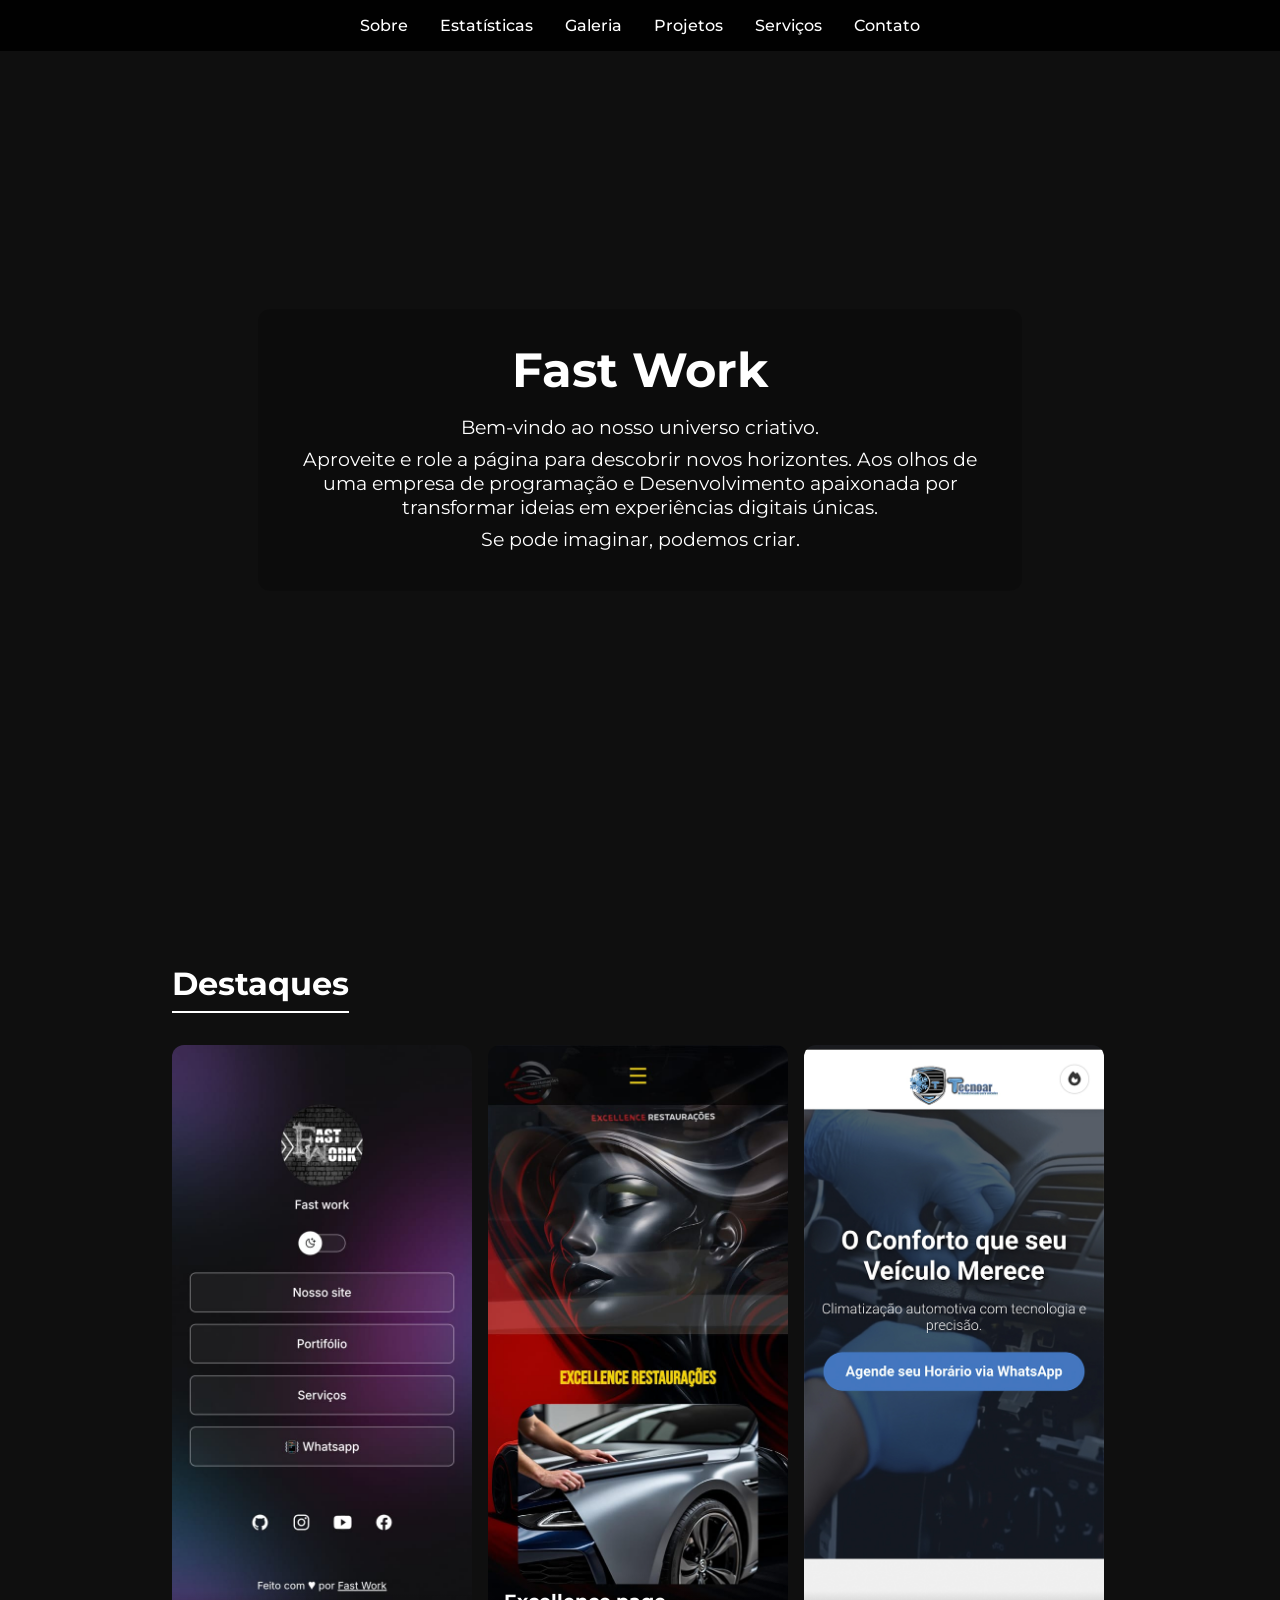
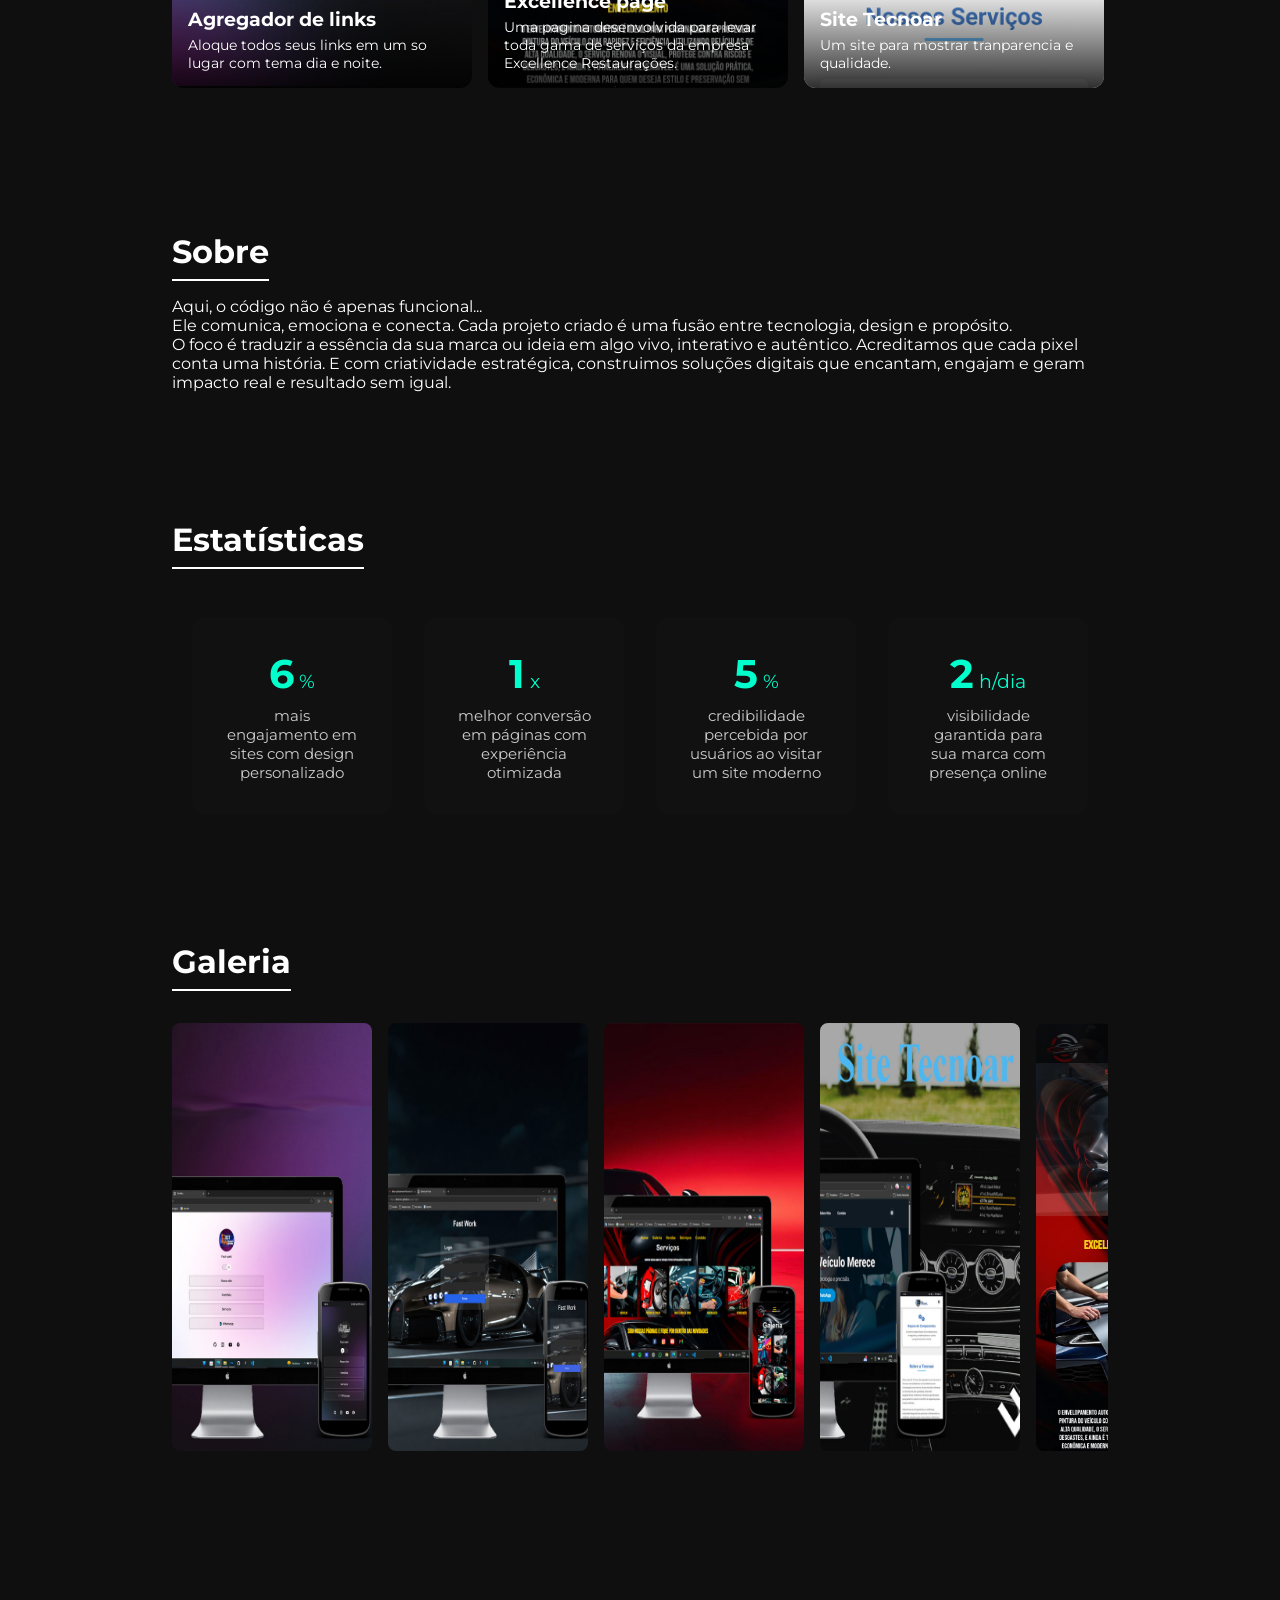
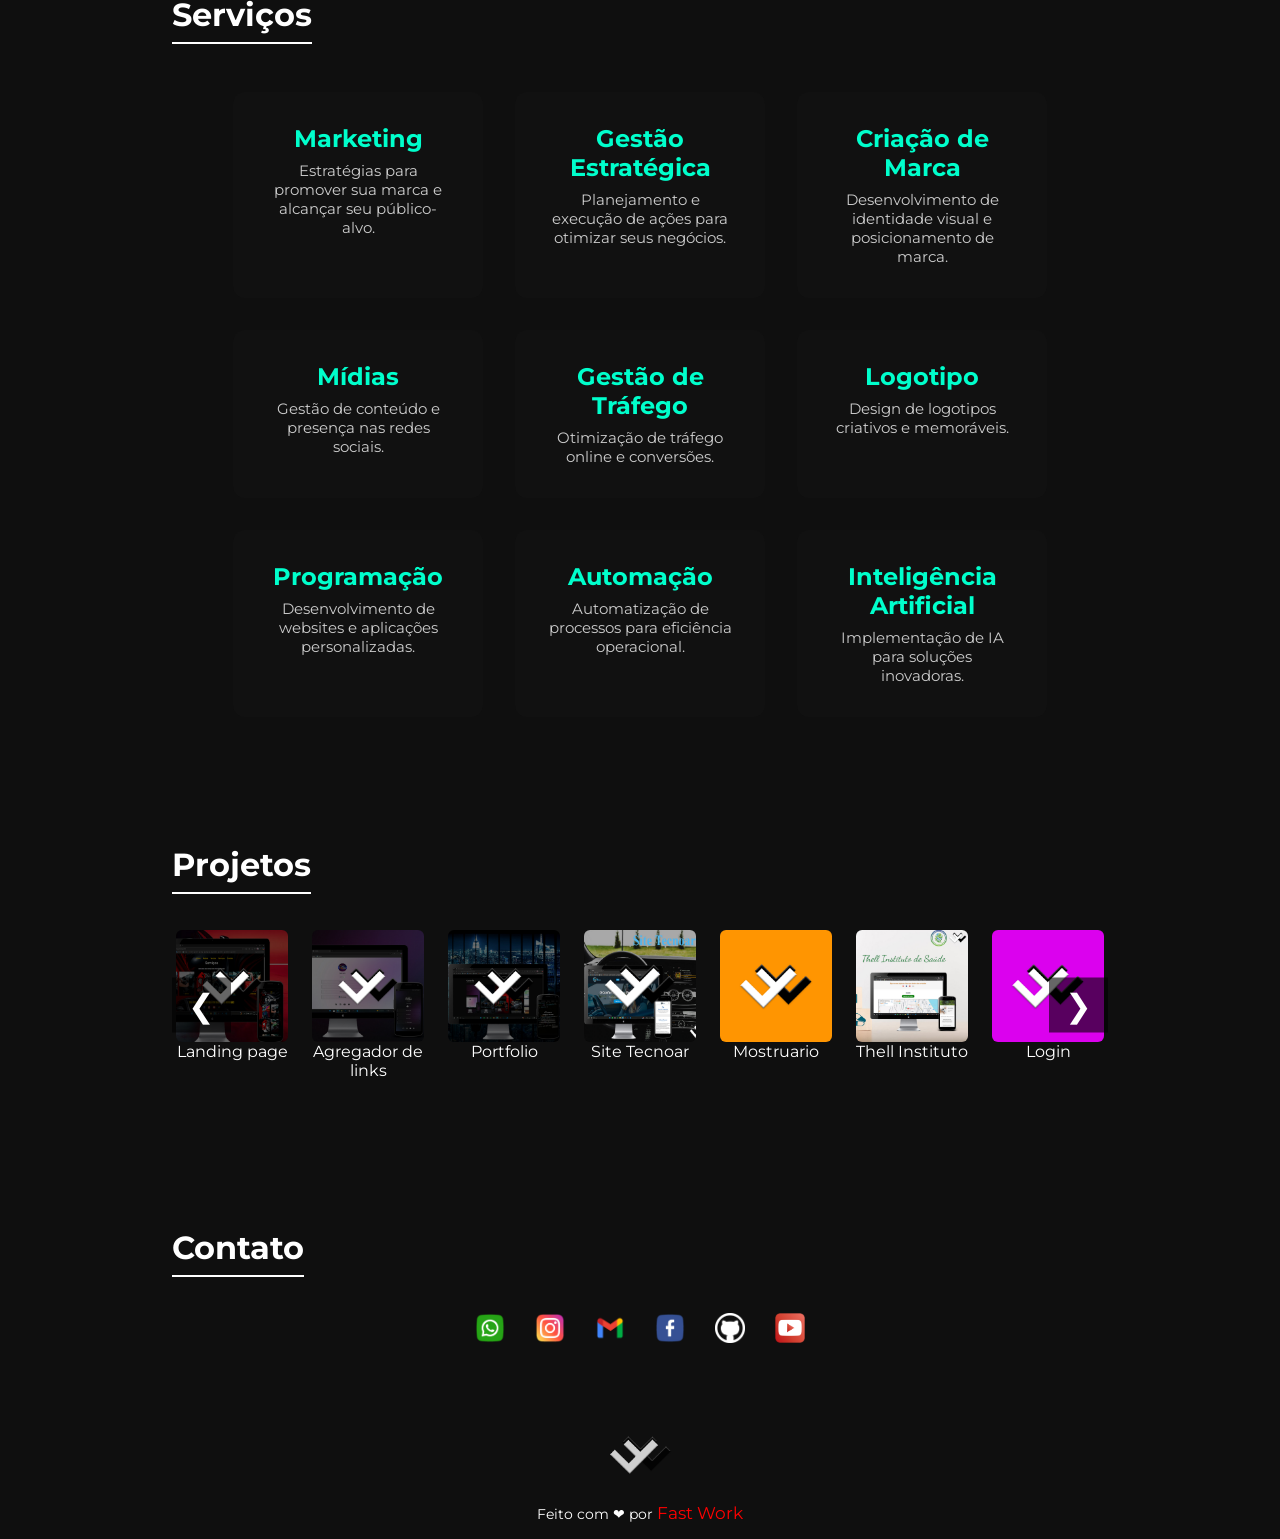
==== commit 5601c12e: "final css" ====
--- a/index.html
+++ b/index.html
@@ -15,6 +15,7 @@
   <!-- Navegação principal -->
   <input type="checkbox" id="menu-toggle">
   <label for="menu-toggle" class="menu-toggle">☰</label>
+  
   <nav>
     <a href="#sobre">Sobre</a>
     <a href="#estatisticas">Estatísticas</a>
--- a/style.css
+++ b/style.css
@@ -28,6 +28,7 @@
   transform: scale(1.2);
   transition: transform 0.3s ease;
 }
+
 
 nav a {
   color: #fff;
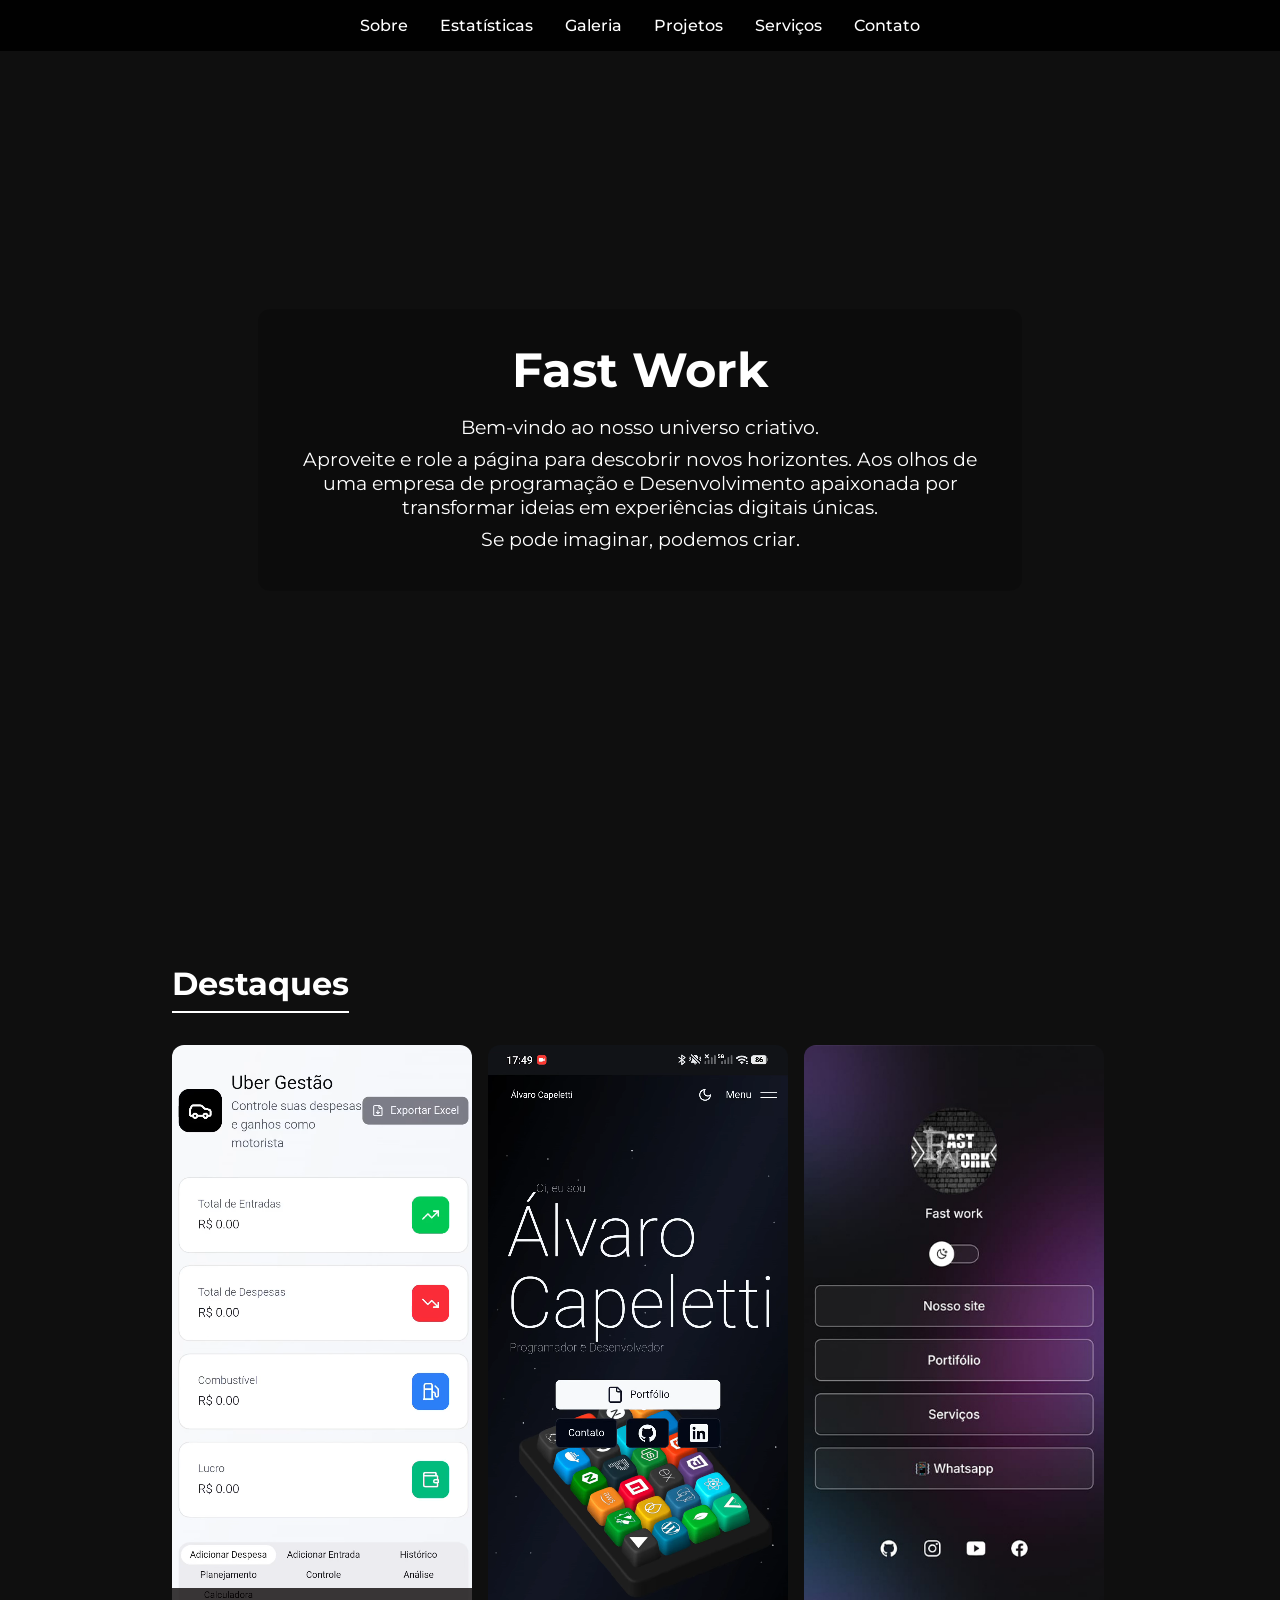
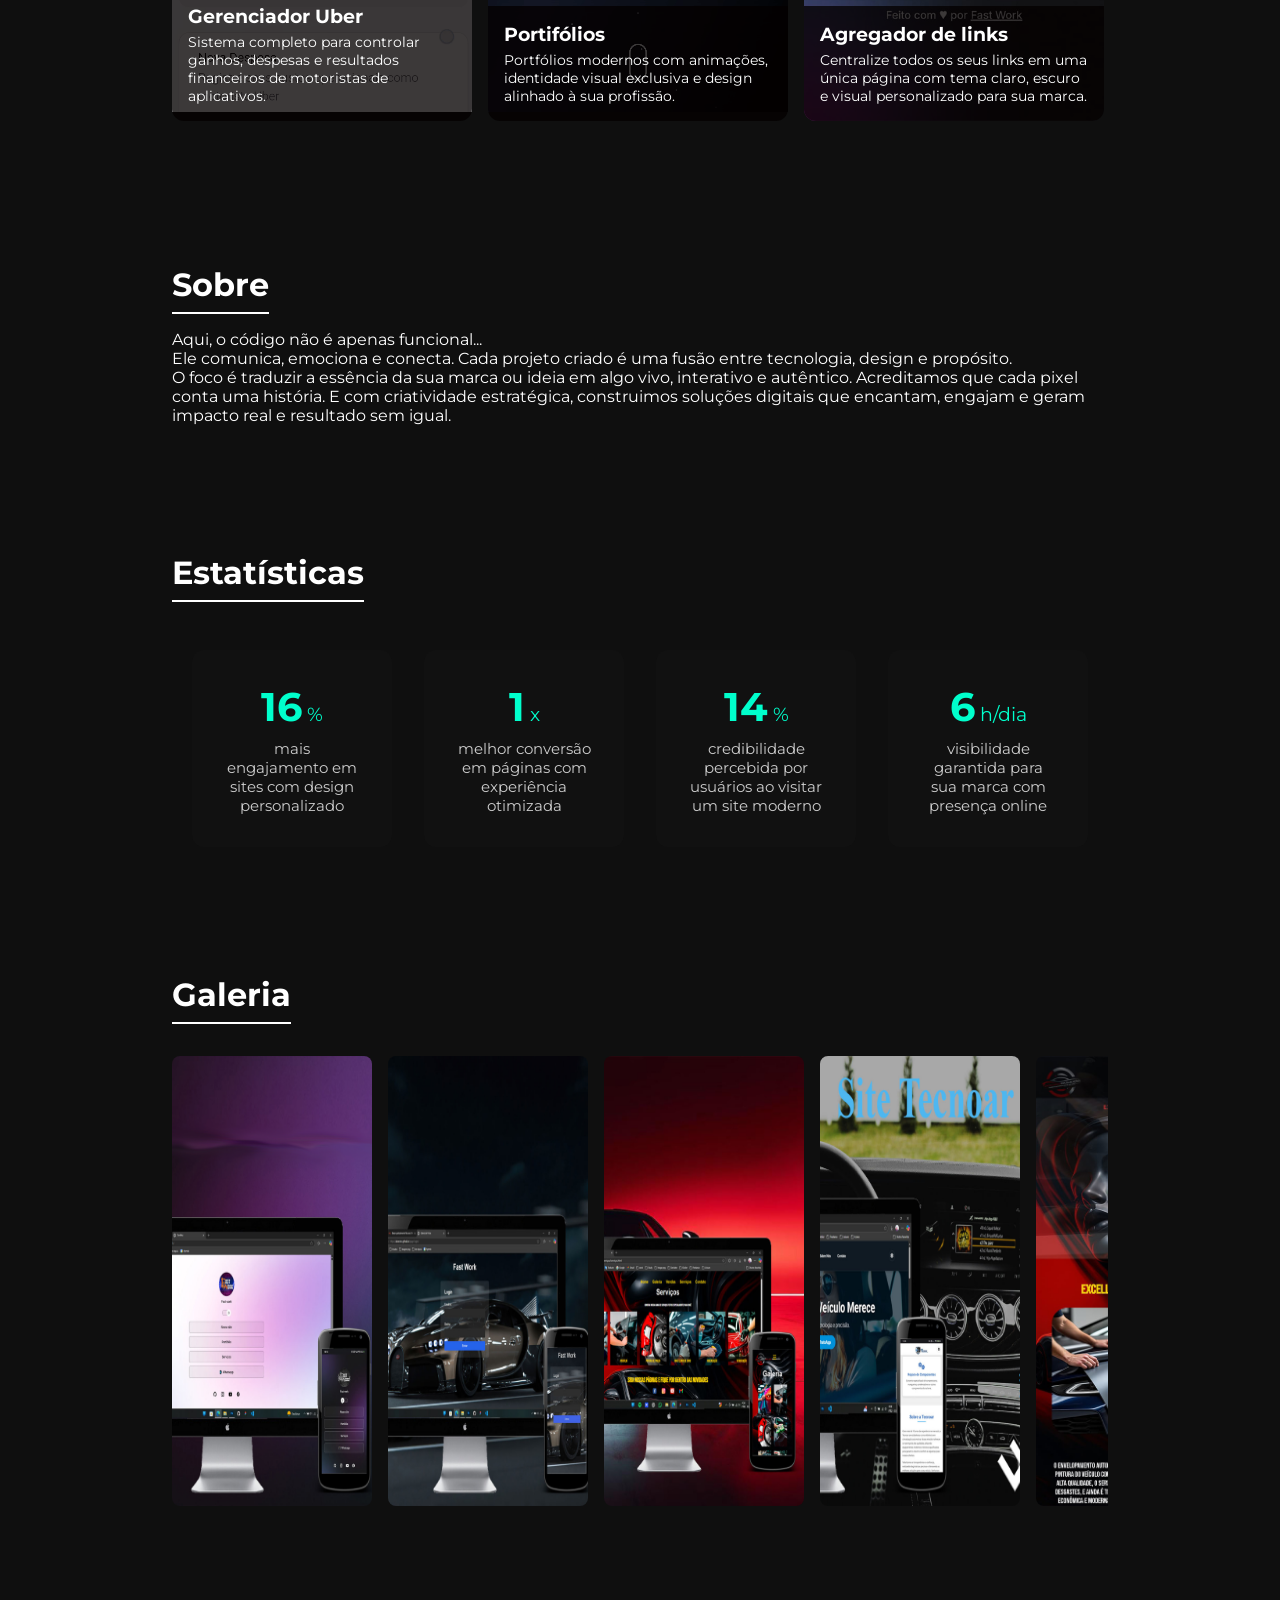
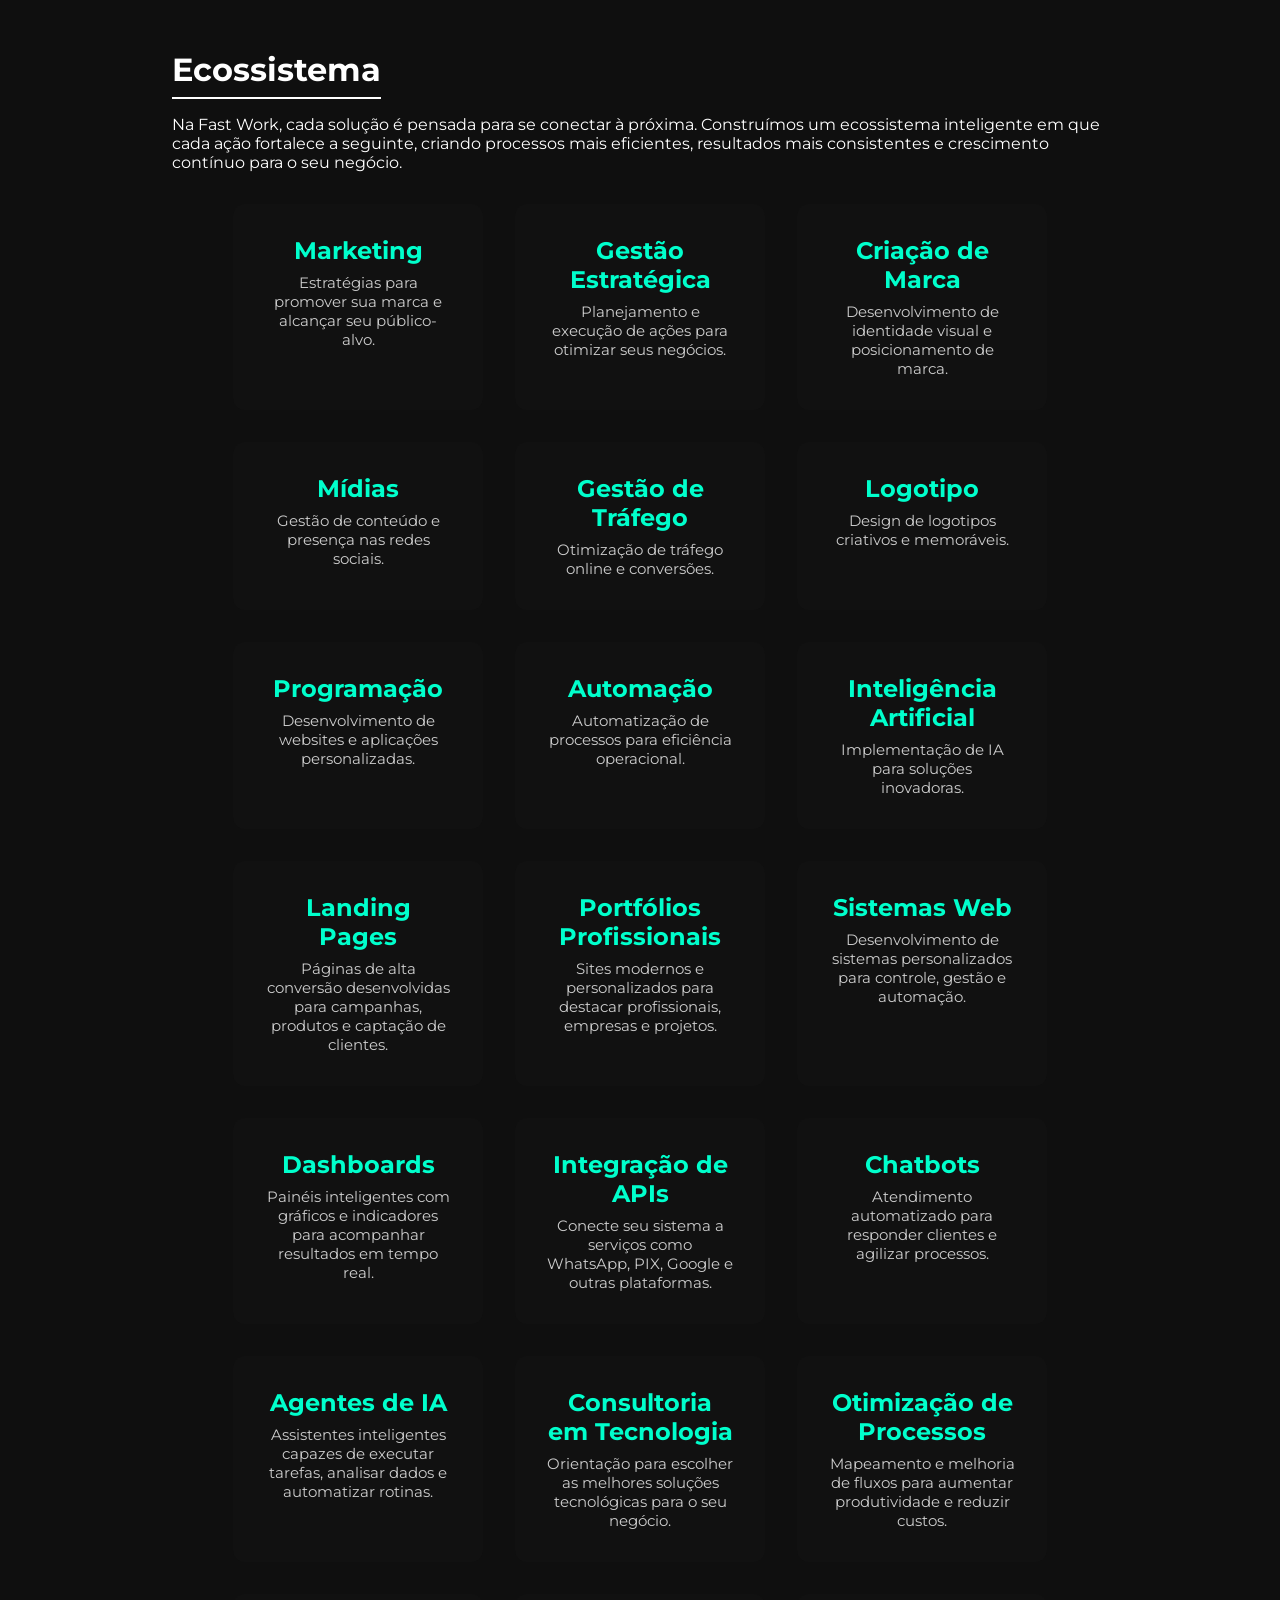
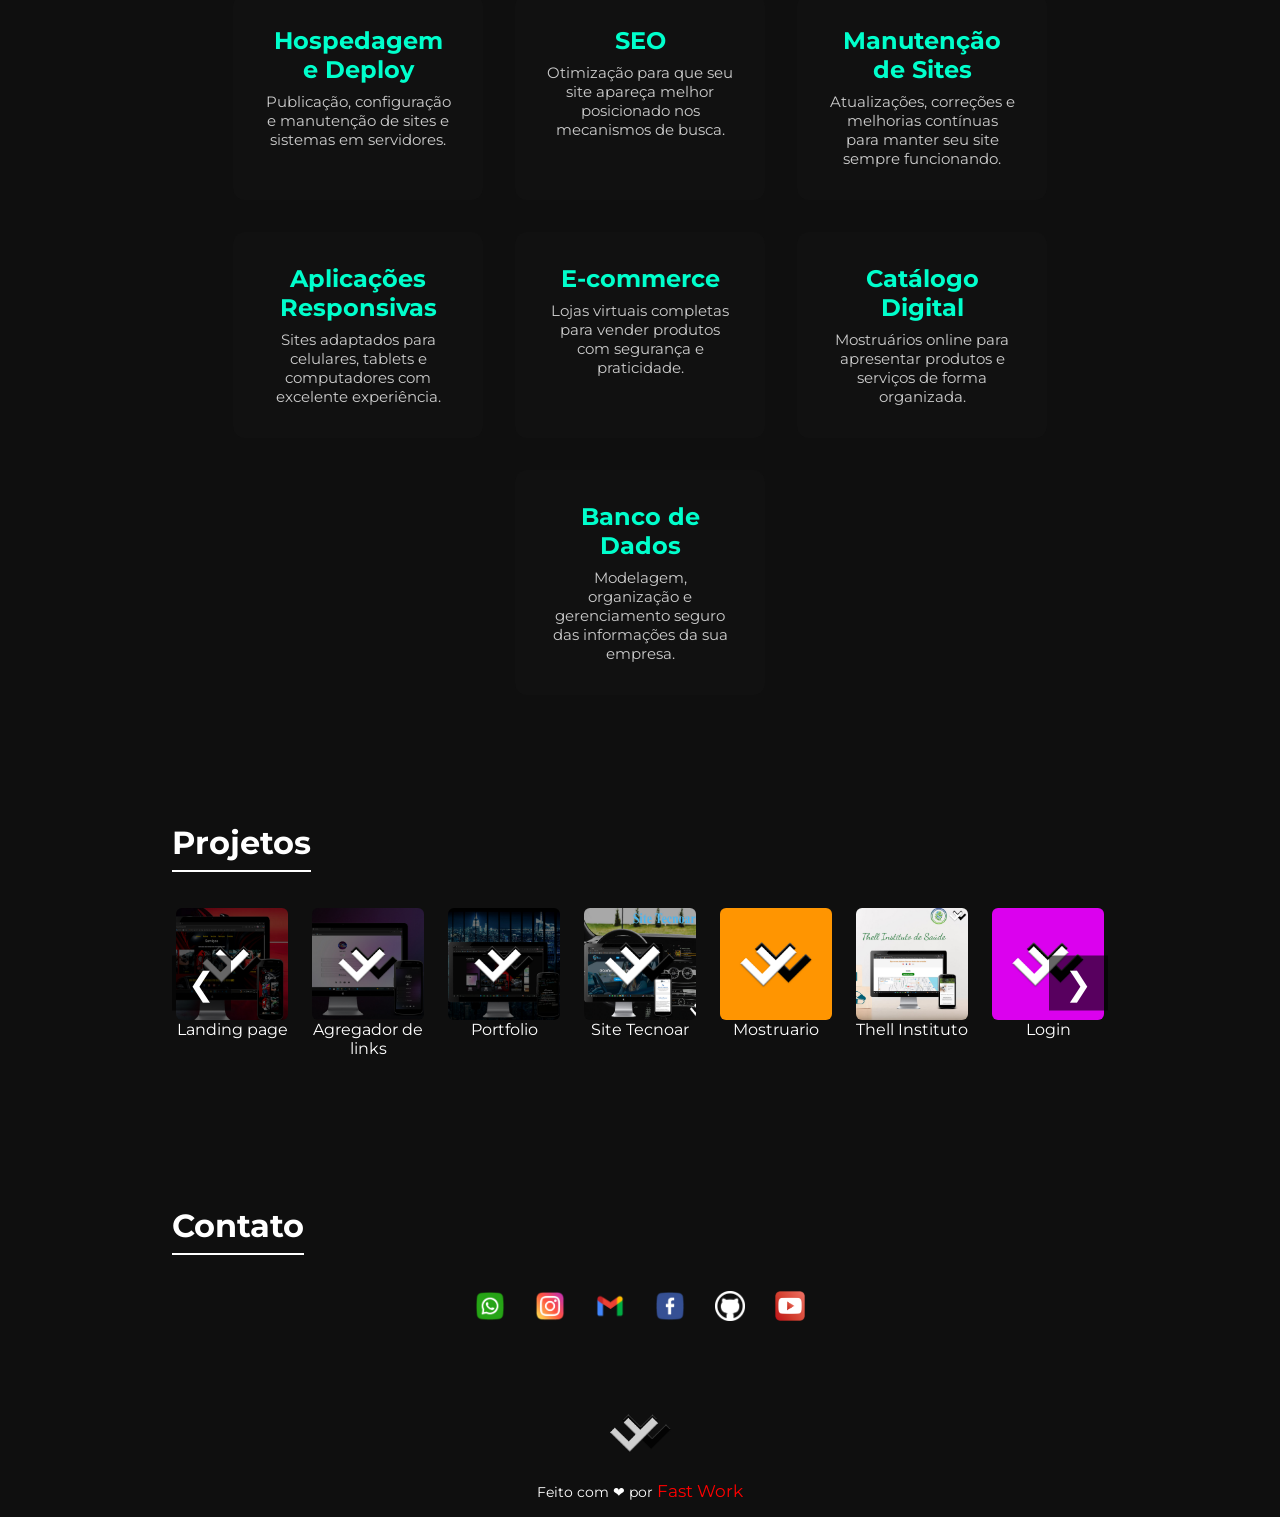
==== commit b3bde597: "add new works" ====
--- a/index.html
+++ b/index.html
@@ -99,7 +99,9 @@
 
      <!-- Galeria de Serviços -->
     <section id="servicos">
-      <h2>Serviços</h2>
+      <h2>Ecossistema</h2>
+      <p>Na Fast Work, cada solução é pensada para se conectar à próxima. Construímos um ecossistema inteligente em que cada ação fortalece a seguinte, criando processos mais eficientes, resultados mais consistentes e crescimento contínuo para o seu negócio.
+</p>
       <div class="services-gallery">
         <div class="service-card">
           <h3>Marketing</h3>
@@ -137,7 +139,71 @@
           <h3>Inteligência Artificial</h3>
           <p>Implementação de IA para soluções inovadoras.</p>
         </div>
-      </div>
+          <div class="service-card">
+          <h3>Landing Pages</h3>
+          <p>Páginas de alta conversão desenvolvidas para campanhas, produtos e captação de clientes.</p>
+        </div>
+        <div class="service-card">
+          <h3>Portfólios Profissionais</h3>
+          <p>Sites modernos e personalizados para destacar profissionais, empresas e projetos.</p>
+        </div>
+        <div class="service-card">
+          <h3>Sistemas Web</h3>
+          <p>Desenvolvimento de sistemas personalizados para controle, gestão e automação.</p>
+        </div>
+        <div class="service-card">
+          <h3>Dashboards</h3>
+          <p>Painéis inteligentes com gráficos e indicadores para acompanhar resultados em tempo real.</p>
+        </div>
+        <div class="service-card">
+          <h3>Integração de APIs</h3>
+          <p>Conecte seu sistema a serviços como WhatsApp, PIX, Google e outras plataformas.</p>
+        </div>
+        <div class="service-card">
+          <h3>Chatbots</h3>
+          <p>Atendimento automatizado para responder clientes e agilizar processos.</p>
+        </div>
+        <div class="service-card">
+          <h3>Agentes de IA</h3>
+          <p>Assistentes inteligentes capazes de executar tarefas, analisar dados e automatizar rotinas.</p>
+        </div>
+        <div class="service-card">
+          <h3>Consultoria em Tecnologia</h3>
+          <p>Orientação para escolher as melhores soluções tecnológicas para o seu negócio.</p>
+        </div>
+        <div class="service-card">
+          <h3>Otimização de Processos</h3>
+          <p>Mapeamento e melhoria de fluxos para aumentar produtividade e reduzir custos.</p>
+        </div>
+        <div class="service-card">
+          <h3>Hospedagem e Deploy</h3>
+          <p>Publicação, configuração e manutenção de sites e sistemas em servidores.</p>
+        </div>
+        <div class="service-card">
+          <h3>SEO</h3>
+          <p>Otimização para que seu site apareça melhor posicionado nos mecanismos de busca.</p>
+        </div>
+        <div class="service-card">
+          <h3>Manutenção de Sites</h3>
+          <p>Atualizações, correções e melhorias contínuas para manter seu site sempre funcionando.</p>
+        </div>
+        <div class="service-card">
+          <h3>Aplicações Responsivas</h3>
+          <p>Sites adaptados para celulares, tablets e computadores com excelente experiência.</p>
+        </div>
+        <div class="service-card">
+          <h3>E-commerce</h3>
+          <p>Lojas virtuais completas para vender produtos com segurança e praticidade.</p>
+        </div>
+        <div class="service-card">
+          <h3>Catálogo Digital</h3>
+          <p>Mostruários online para apresentar produtos e serviços de forma organizada.</p>
+        </div>
+        <div class="service-card">
+          <h3>Banco de Dados</h3>
+          <p>Modelagem, organização e gerenciamento seguro das informações da sua empresa.</p>
+        </div>
+    </div>
     </section>
 
     <!-- Projetos -->
--- a/style.css
+++ b/style.css
@@ -200,6 +200,13 @@
   transition: transform 0.3s ease;
 }
 
+.destaque-card video {
+  width: 100%;
+  height: auto; /* ajuste conforme sua imagem */
+  object-fit: cover;
+  display: block;
+}
+
 .destaque-card:hover img {
   transform: scale(1.05);
 }
@@ -210,8 +217,8 @@
   left: 0;
   width: 100%;
   padding: 1rem;
-  background: linear-gradient(to top, rgba(0, 0, 0, 0.8), transparent);
-  color: #fff;
+  background: rgba(4, 0, 0, 0.776);
+  color: #ffffff;
 }
 
 .destaque-texto h3 {
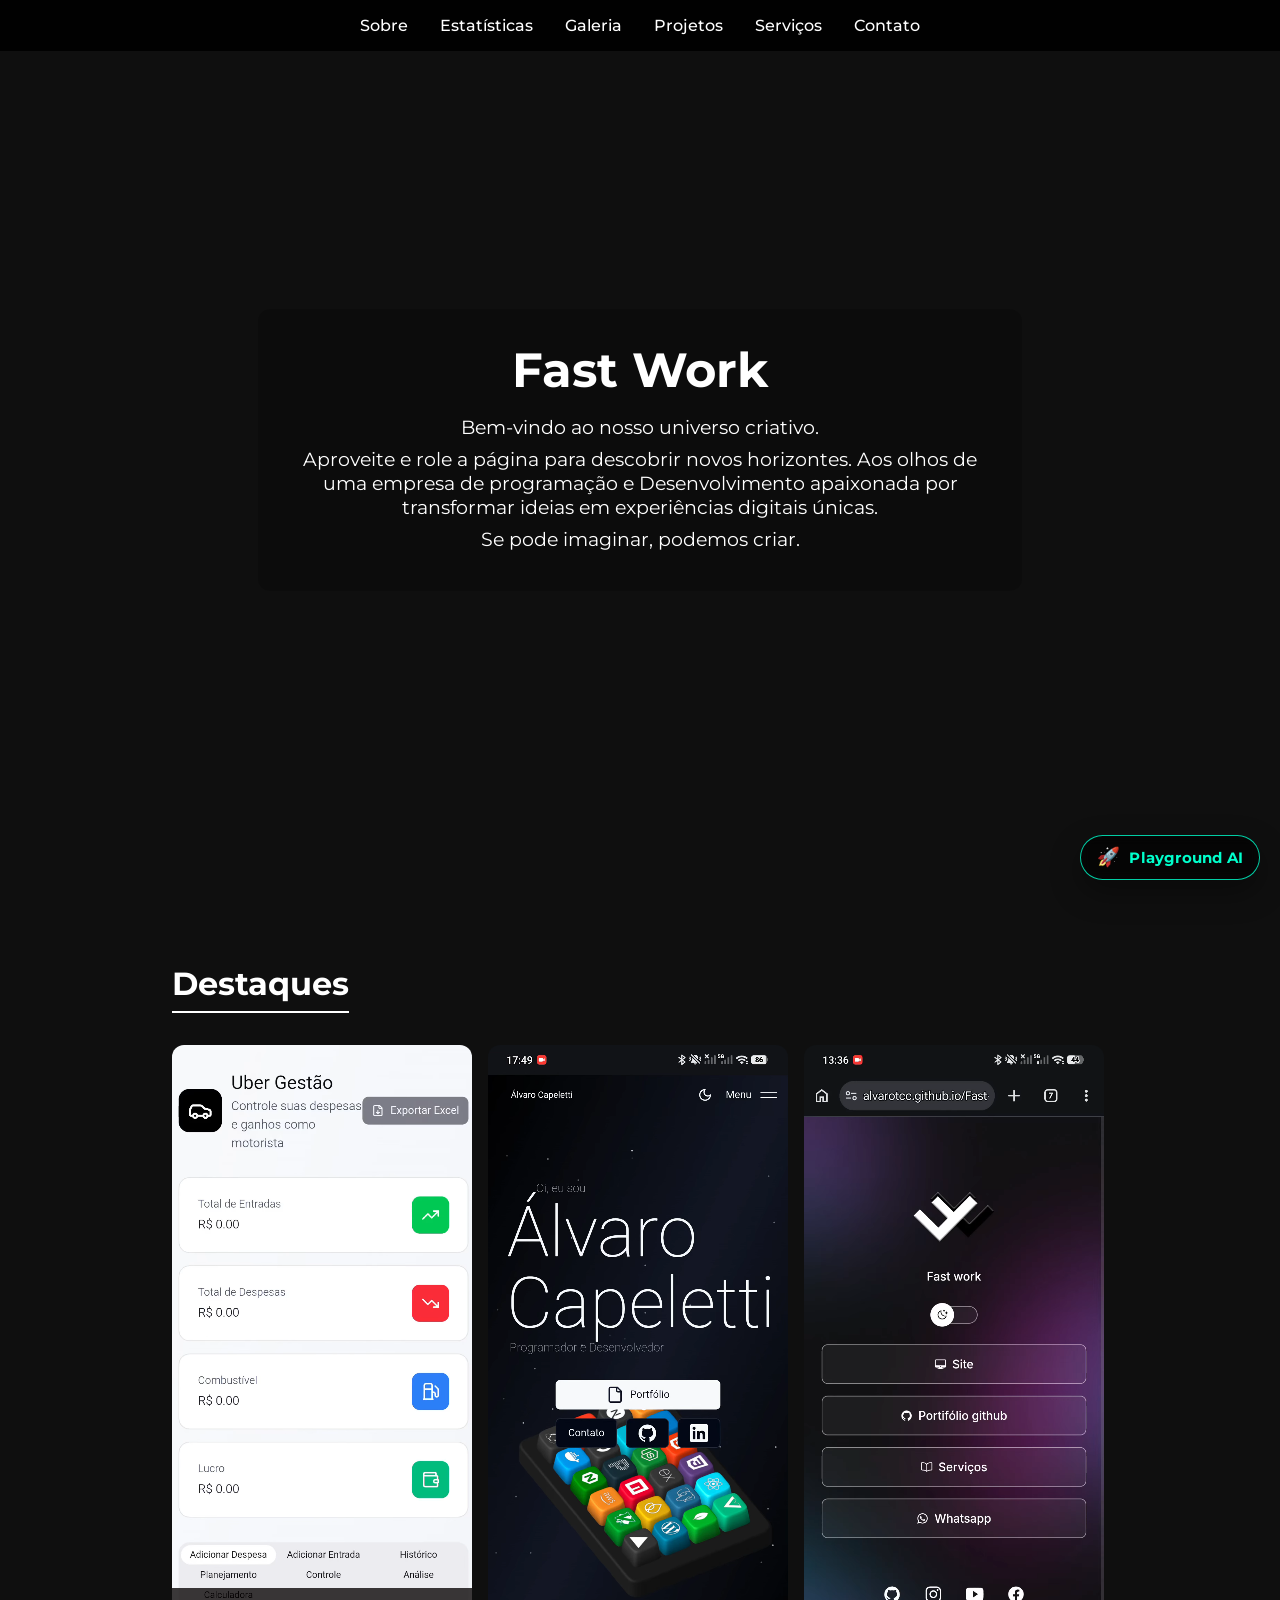
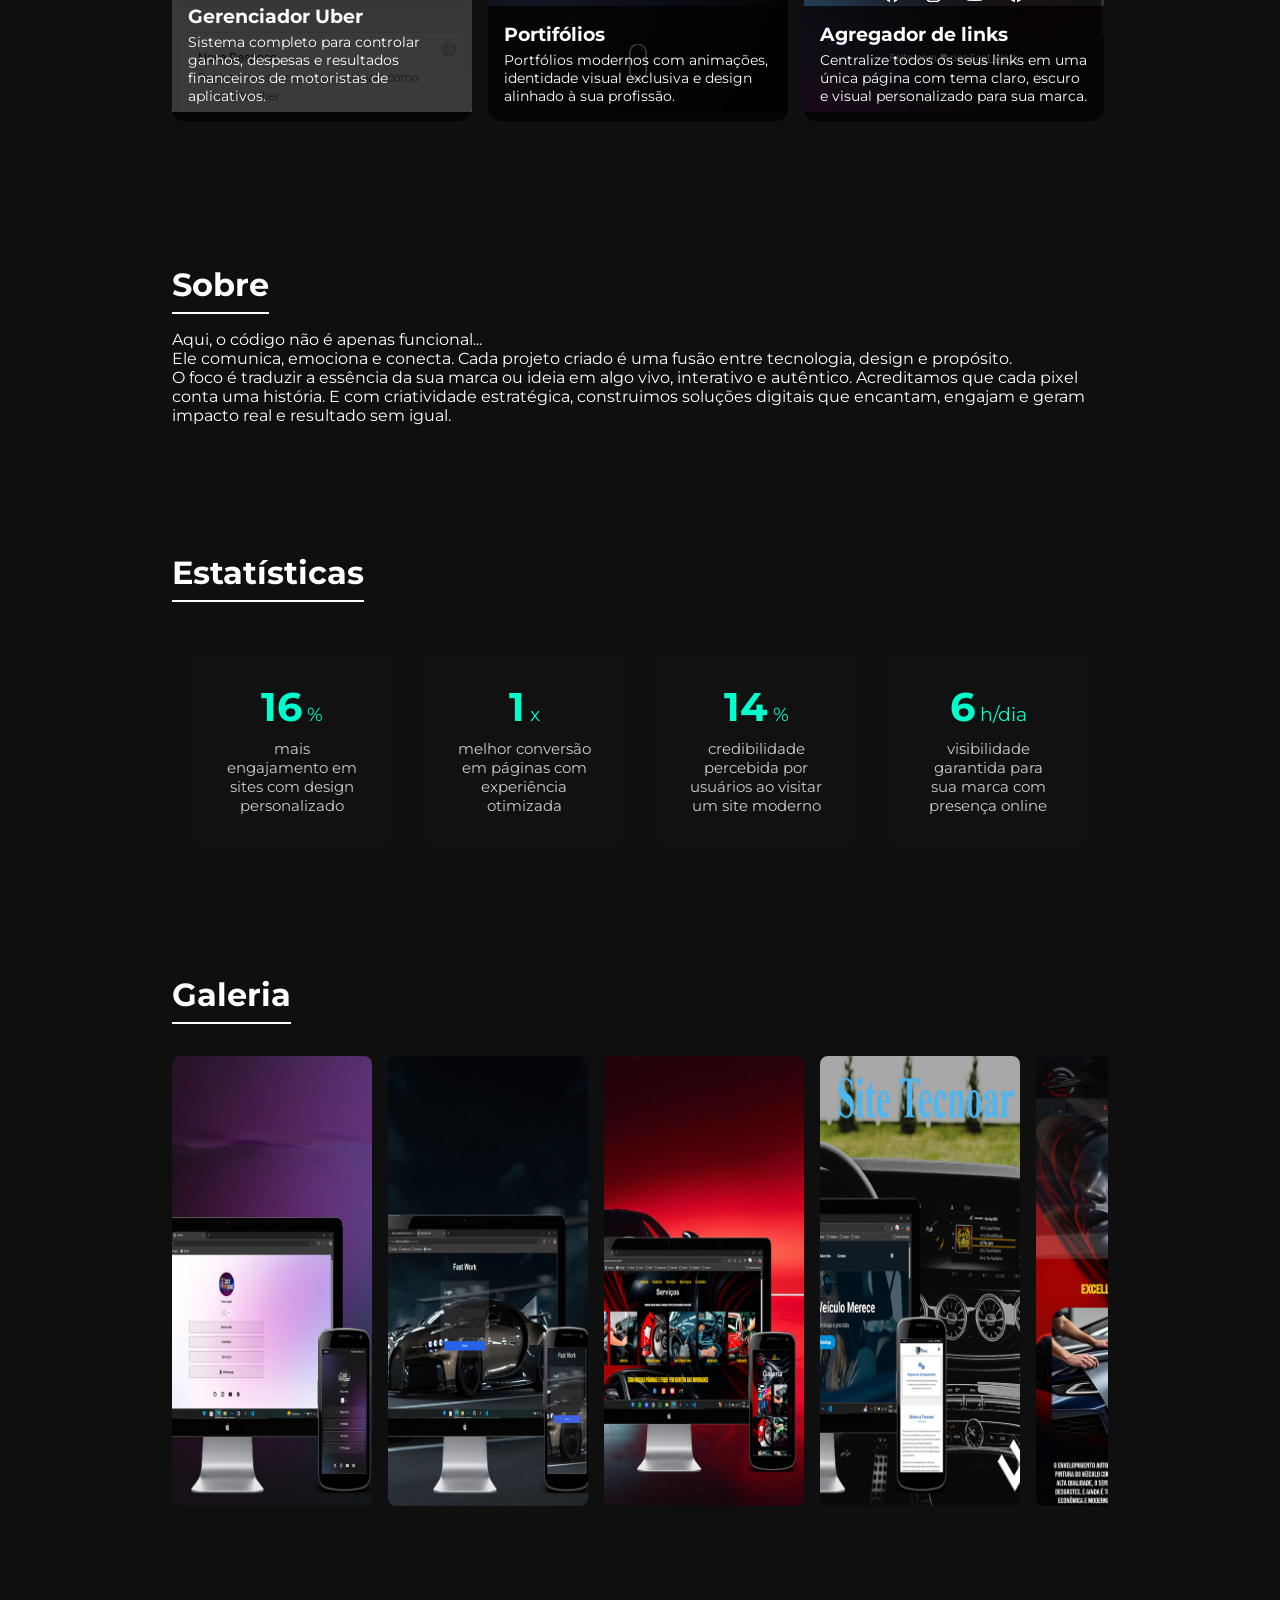
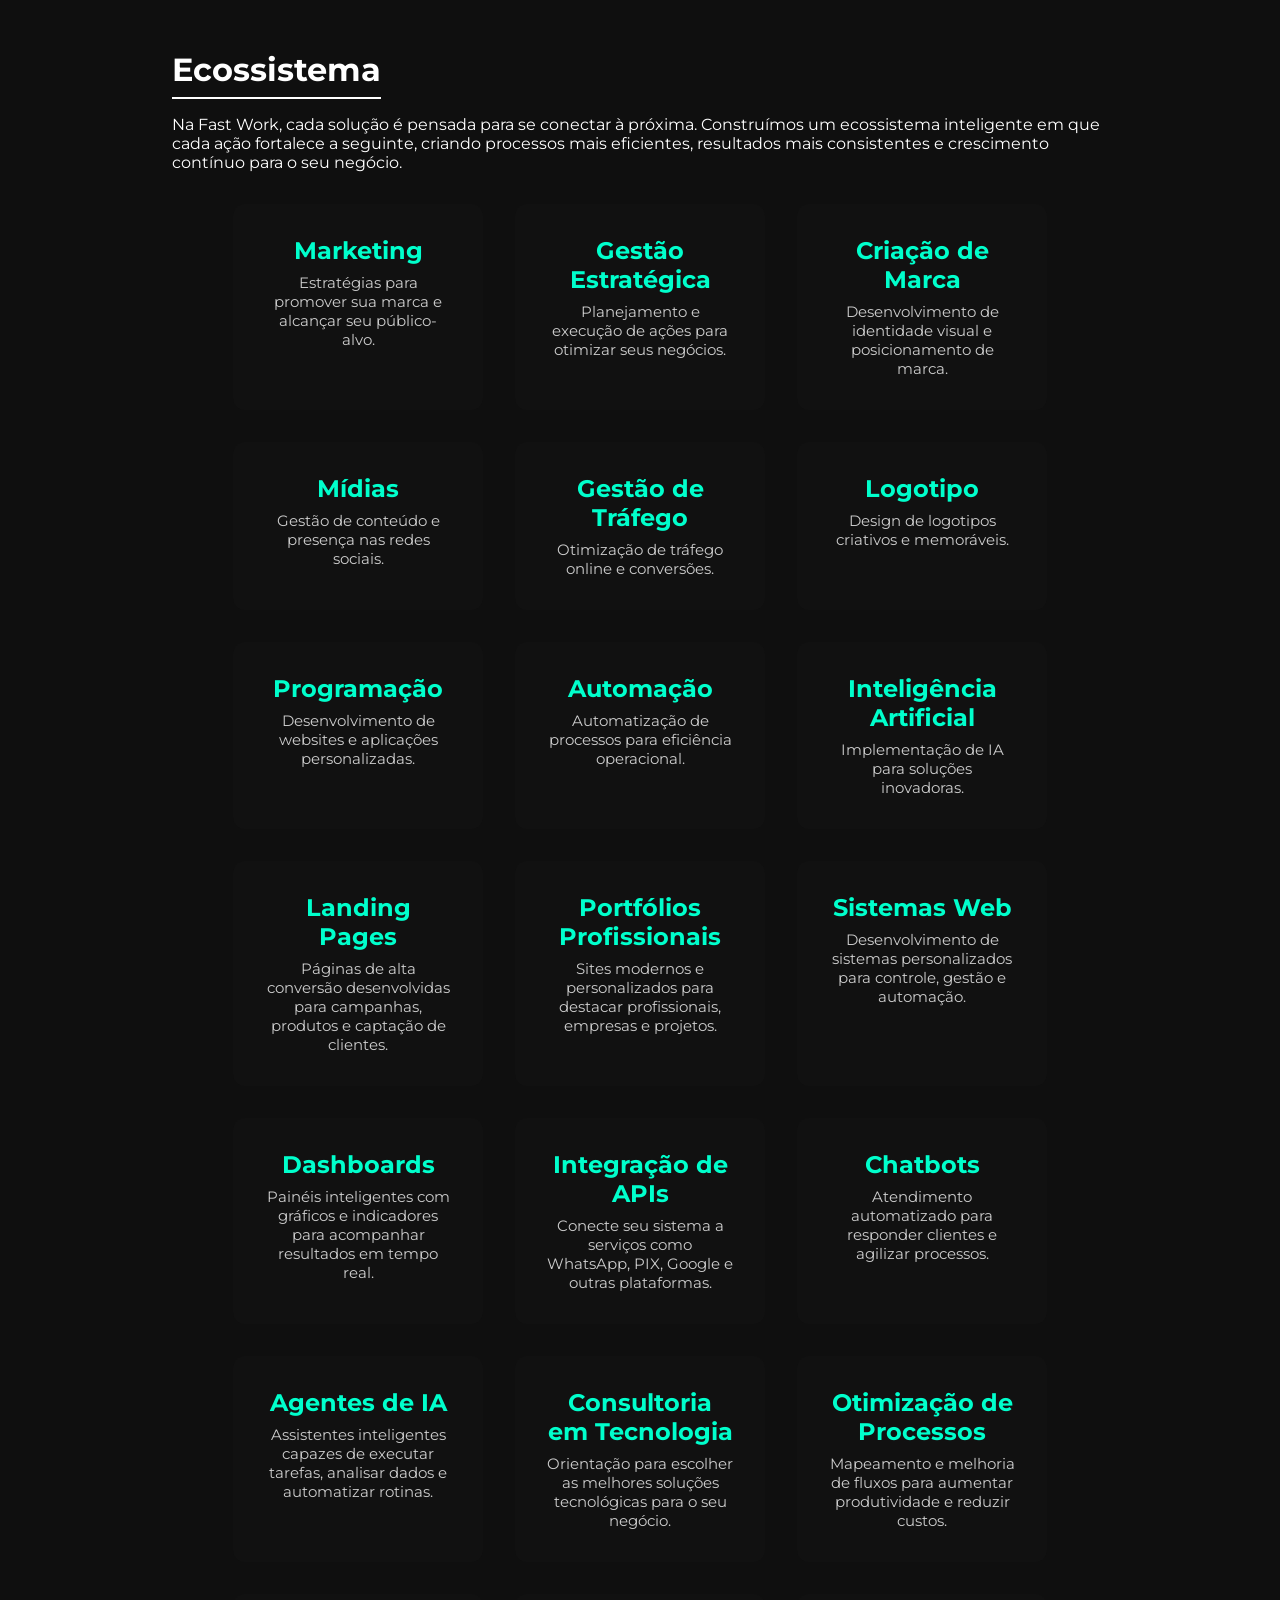
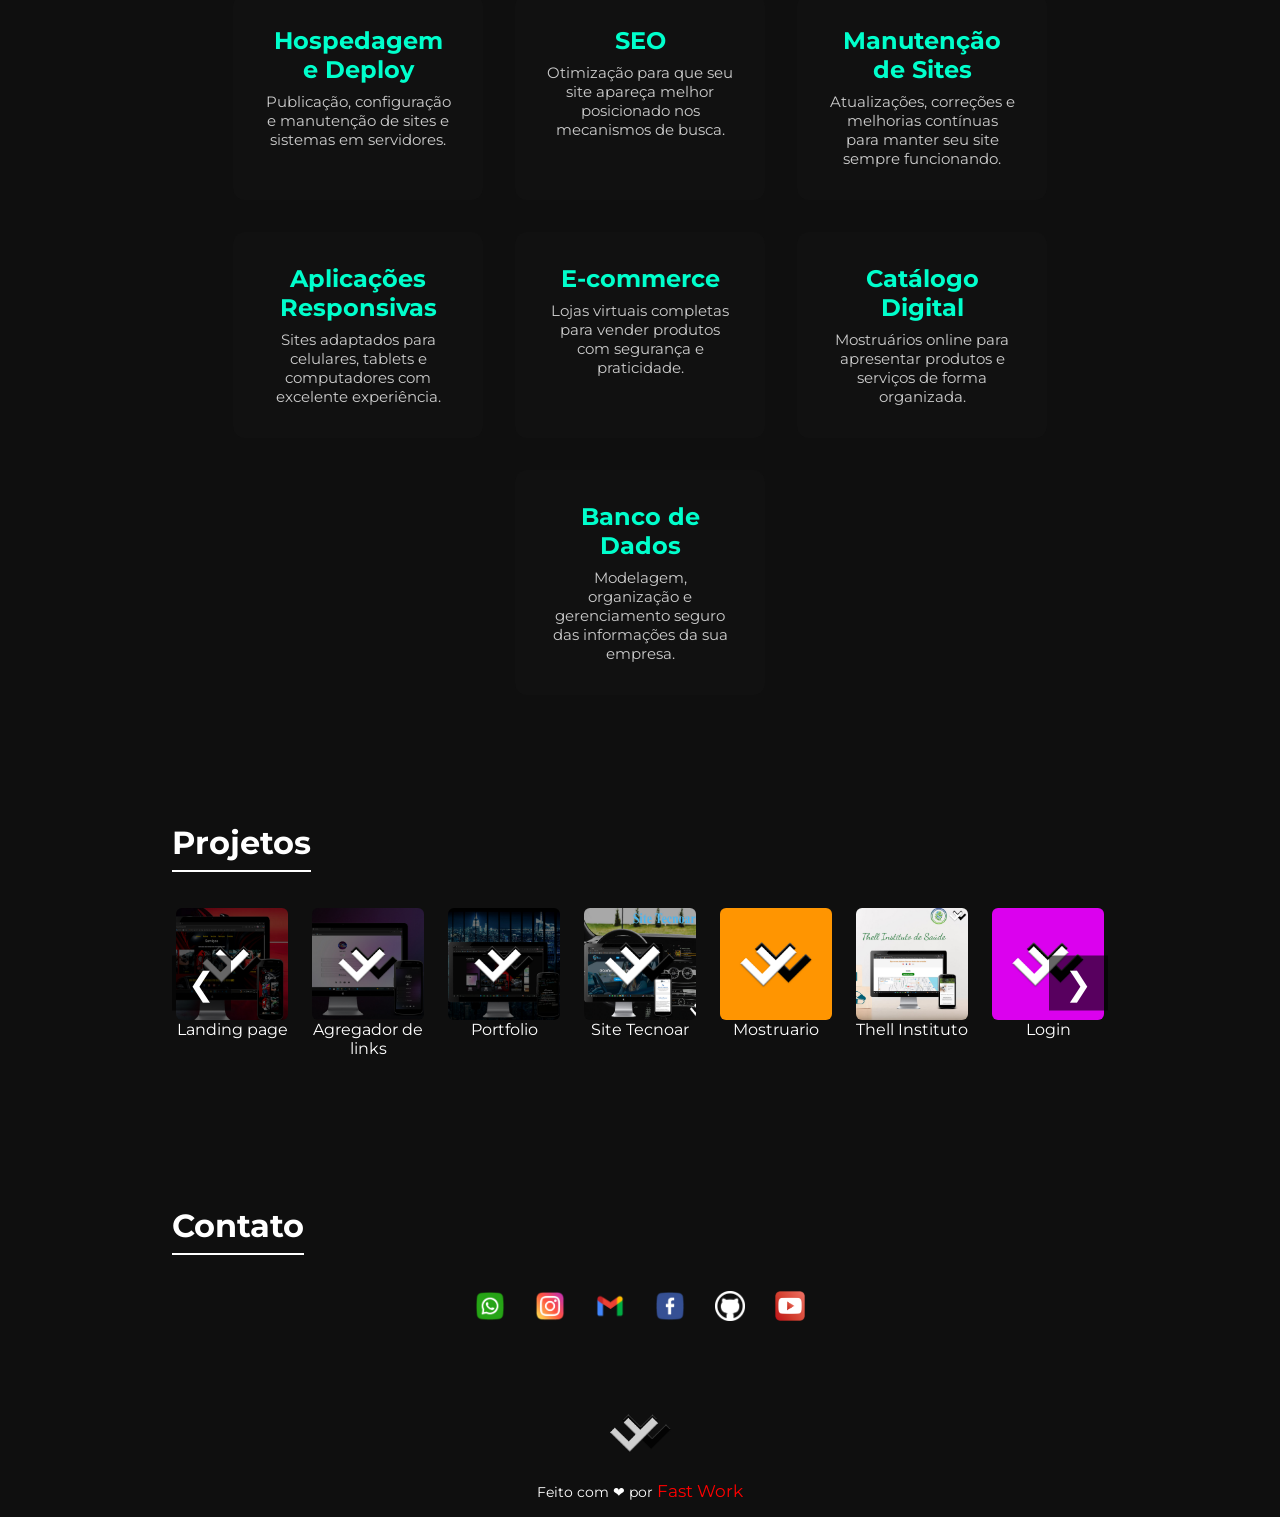
==== commit 1e5c4463: "add chatbot" ====
--- a/index.html
+++ b/index.html
@@ -298,6 +298,12 @@
     </div>
   </footer>
 
+  <!-- Botão Flutuante do Playground -->
+  <a href="playground.html" class="fab-playground" title="Testar nosso Playground AI" target="_blank">
+    <span class="fab-icon">🚀</span>
+    <span class="fab-text">Playground AI</span>
+  </a>
+
   <!-- Scripts -->
   <script src="script.js"></script>
 </body>
--- a/style.css
+++ b/style.css
@@ -1,3 +1,25 @@
+:root {
+  --bg-color: #0f0f0f;
+  --surface-color: #111;
+  --text-color: #fff;
+  --text-secondary: #ccc;
+  --accent-color: #00ffcc;
+  --nav-bg: rgba(0, 0, 0, 0.9);
+  --card-shadow: rgba(255, 255, 255, 0.1);
+  --modal-bg: rgba(0, 0, 0, 0.8);
+}
+
+.light-mode {
+  --bg-color: #f5f5f5;
+  --surface-color: #ffffff;
+  --text-color: #111111;
+  --text-secondary: #555555;
+  --accent-color: #00a88f;
+  --nav-bg: rgba(255, 255, 255, 0.9);
+  --card-shadow: rgba(0, 0, 0, 0.1);
+  --modal-bg: rgba(255, 255, 255, 0.8);
+}
+
 /* Reset e fonte base */
 * {
   margin: 0;
@@ -7,9 +29,10 @@
 }
 
 body {
-  background-color: #0f0f0f;
-  color: #fff;
+  background-color: var(--bg-color);
+  color: var(--text-color);
   overflow-x: hidden;
+  transition: background-color 0.3s ease, color 0.3s ease;
 }
 
 /* Navegação fixa */
@@ -17,11 +40,13 @@
   position: fixed;
   top: 0;
   width: 100%;
-  background: rgba(0, 0, 0, 0.9);
+  background: var(--nav-bg);
   padding: 1rem;
   display: flex;
   justify-content: center;
+  align-items: center;
   z-index: 1000;
+  transition: background 0.3s ease;
 }
 
 nav :hover {
@@ -513,3 +538,55 @@
     transform: scale(1.2);
   }
 }
+
+/* Botão Flutuante do Playground (FAB) */
+.fab-playground {
+  position: fixed;
+  right: 1.25rem;
+  bottom: 1.25rem;
+  z-index: 2000;
+  display: inline-flex;
+  align-items: center;
+  gap: 0.6rem;
+  padding: 0.75rem 1rem;
+  background: rgba(0, 0, 0, 0.65);
+  border: 1px solid rgba(0, 255, 204, 0.8);
+  border-radius: 999px;
+  color: #00ffcc;
+  text-decoration: none;
+  backdrop-filter: blur(6px);
+  -webkit-backdrop-filter: blur(6px);
+  box-shadow: 0 12px 30px rgba(0, 0, 0, 0.35);
+  transition: transform 0.2s ease, background 0.3s ease, border-color 0.3s ease;
+}
+
+.fab-playground:hover {
+  transform: translateY(-2px);
+  background: rgba(0, 255, 204, 0.12);
+  border-color: rgba(0, 255, 204, 1);
+}
+
+.fab-icon {
+  font-size: 1.15rem;
+  line-height: 1;
+}
+
+.fab-text {
+  font-weight: 700;
+  font-size: 0.95rem;
+  letter-spacing: 0.2px;
+}
+
+@media (max-width: 768px) {
+  .fab-playground {
+    right: 0.9rem;
+    bottom: 0.9rem;
+    padding: 0.65rem 0.85rem;
+  }
+
+  /* Em telas menores, pode ocultar o texto pra não ocupar espaço */
+  .fab-text {
+    display: none;
+  }
+}
+
